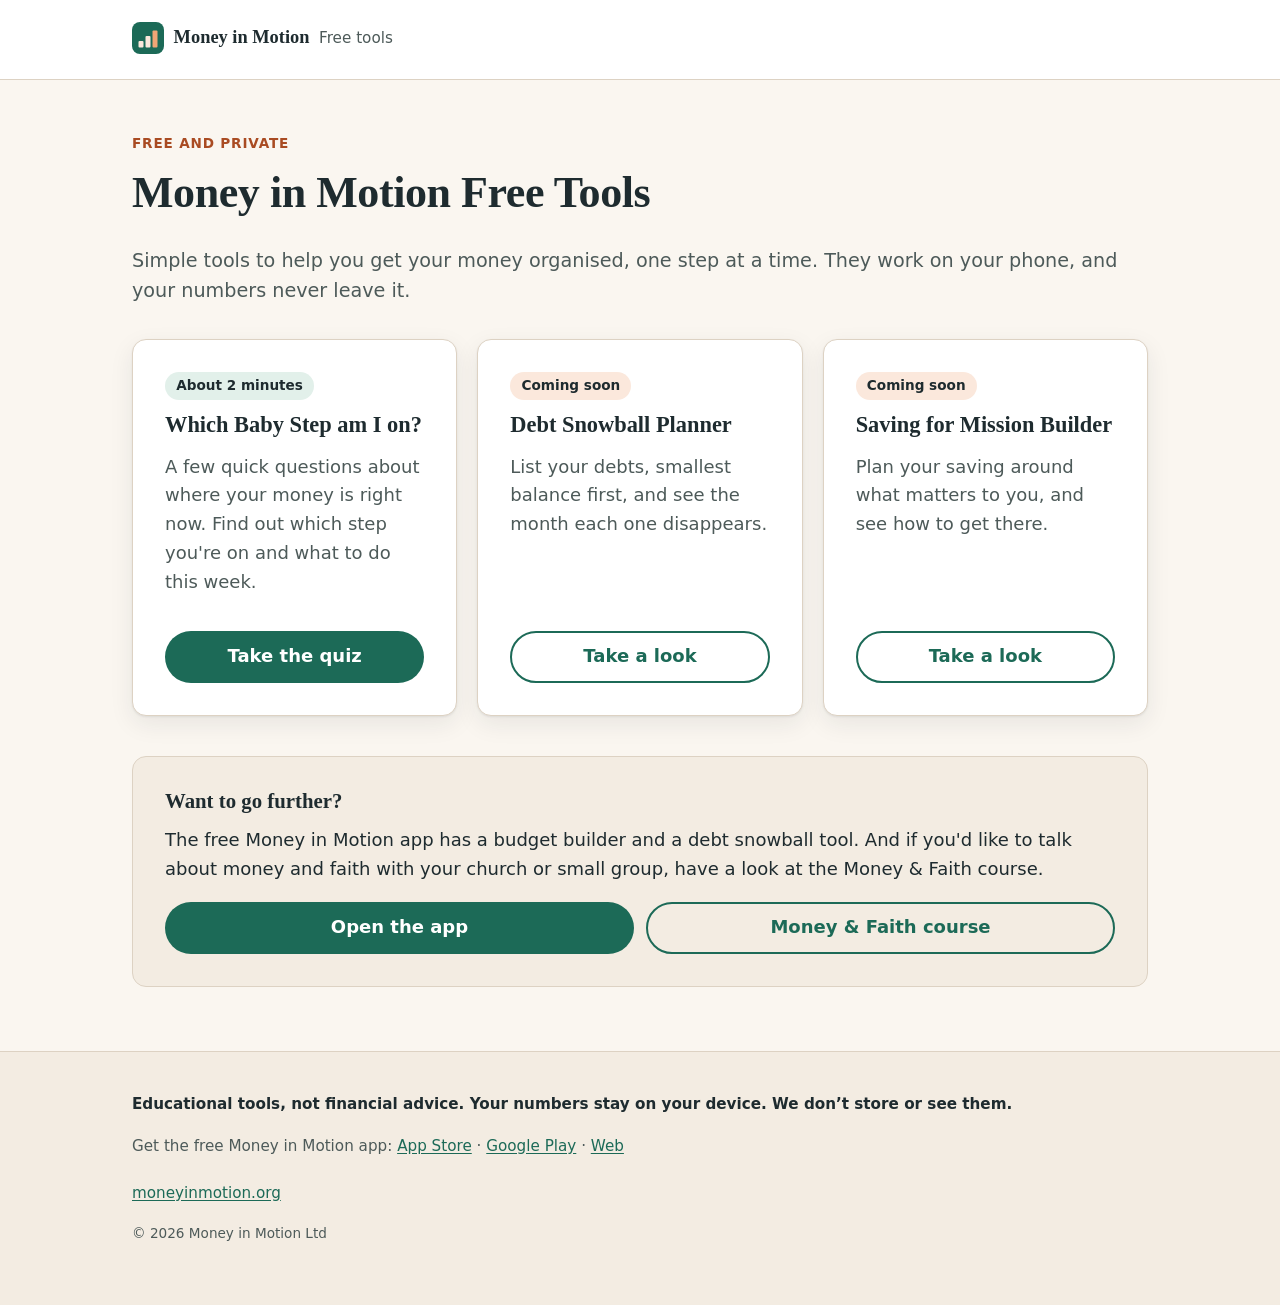
==== index.html @ c43dd4df "Add shared foundation and the "Which Baby Step am I on?" quiz - Home page with cards for the quiz, D" ====
<!doctype html>
<html lang="en-GB">
<head>
  <meta charset="utf-8">
  <meta name="viewport" content="width=device-width, initial-scale=1">
  <title>Money in Motion Free Tools</title>
  <meta name="description" content="Free, private money tools from Money in Motion. Find your Baby Step, plan your debt snowball and save with purpose.">
  <meta property="og:type" content="website">
  <meta property="og:title" content="Money in Motion Free Tools">
  <meta property="og:description" content="Free, private money tools from Money in Motion.">
  <meta name="referrer" content="strict-origin-when-cross-origin">
  <link rel="icon" href="assets/favicon.svg" type="image/svg+xml">
  <link rel="stylesheet" href="assets/styles.css">
</head>
<body>
  <a class="skip-link" href="#main">Skip to the tools</a>

  <header class="site-header">
    <div class="container container-wide">
      <a class="brand" href="./">
        <img class="brand-mark" src="assets/favicon.svg" alt="" width="32" height="32">
        <span>Money in Motion</span>
        <span class="brand-sub">Free tools</span>
      </a>
    </div>
  </header>

  <main id="main">
    <div class="container container-wide">
      <section class="hero">
        <p class="eyebrow">Free and private</p>
        <h1>Money in Motion Free Tools</h1>
        <p class="lead">Simple tools to help you get your money organised, one step at a time. They work on your phone, and your numbers never leave it.</p>
      </section>

      <ul class="tool-grid" role="list">
        <li>
          <article class="card tool-card">
            <span class="badge badge-live">About 2 minutes</span>
            <h2>Which Baby Step am I on?</h2>
            <p>A few quick questions about where your money is right now. Find out which step you're on and what to do this week.</p>
            <a class="btn btn-primary" href="quiz/">Take the quiz</a>
          </article>
        </li>
        <li>
          <article class="card tool-card">
            <span class="badge">Coming soon</span>
            <h2>Debt Snowball Planner</h2>
            <p>List your debts, smallest balance first, and see the month each one disappears.</p>
            <a class="btn btn-secondary" href="debt-planner/">Take a look</a>
          </article>
        </li>
        <li>
          <article class="card tool-card">
            <span class="badge">Coming soon</span>
            <h2>Saving for Mission Builder</h2>
            <p>Plan your saving around what matters to you, and see how to get there.</p>
            <a class="btn btn-secondary" href="saving-for-mission/">Take a look</a>
          </article>
        </li>
      </ul>

      <section class="card card-quiet section-gap" aria-labelledby="more-heading">
        <h2 class="h3" id="more-heading">Want to go further?</h2>
        <p>The free Money in Motion app has a budget builder and a debt snowball tool. And if you'd like to talk about money and faith with your church or small group, have a look at the Money &amp; Faith course.</p>
        <div class="button-row">
          <a class="btn btn-primary" data-mim-link="appWeb" href="https://app.moneyinmotion.org/" target="_blank" rel="noopener noreferrer">Open the app</a>
          <a class="btn btn-secondary" data-mim-link="moneyAndFaith" href="https://moneyinmotion.org/money-and-faith" target="_blank" rel="noopener noreferrer">Money &amp; Faith course</a>
        </div>
      </section>
    </div>
  </main>

  <footer class="site-footer" data-mim-footer="wide">
    <div class="container container-wide">
      <p class="footer-disclaimer">Educational tools, not financial advice. Your numbers stay on your device. We don't store or see them.</p>
    </div>
  </footer>

  <script src="assets/config.js"></script>
  <script src="assets/site.js"></script>
</body>
</html>
---- assets/styles.css ----
/* =====================================================================
   Money in Motion Free Tools: shared styles
   =====================================================================
   BRAND SETTINGS: every colour and font lives in this first block.
   Each colour has a light-mode and a dark-mode value. Swap the hex codes
   for the brand colours and the whole site follows. Nothing below this
   block needs editing to rebrand.
   ===================================================================== */

:root {
  /* ----- Fonts ----- */
  --font-body: system-ui, -apple-system, "Segoe UI", Roboto, "Helvetica Neue", Arial, sans-serif;
  --font-heading: "Iowan Old Style", "Palatino Linotype", Palatino, "Book Antiqua", Georgia, serif;

  /* ----- Light mode ----- */
  --bg-light: #faf6f0;            /* page background */
  --surface-light: #ffffff;       /* cards */
  --surface-alt-light: #f3ece2;   /* quiet panels */
  --text-light: #1e2b2f;          /* main text */
  --text-muted-light: #4d5a59;    /* secondary text */
  --border-light: #ddd2c3;        /* lines and outlines */
  --primary-light: #1c6a57;       /* buttons, links, progress */
  --primary-hover-light: #14503f;
  --on-primary-light: #ffffff;    /* text on primary */
  --primary-soft-light: #e2f0ea;  /* selected answers, ticks */
  --accent-light: #a94b22;        /* "you're here", highlights */
  --on-accent-light: #ffffff;
  --accent-soft-light: #fbe8dc;
  --care-bg-light: #fff3e3;       /* "talk to someone" box */
  --care-border-light: #d9893a;
  --focus-light: #a94b22;         /* keyboard focus ring */
  --shadow-light: rgba(30, 43, 47, 0.08);

  /* ----- Dark mode ----- */
  --bg-dark: #121a1c;
  --surface-dark: #1b2629;
  --surface-alt-dark: #223033;
  --text-dark: #f1ece4;
  --text-muted-dark: #b6c0bd;
  --border-dark: #3a4a4a;
  --primary-dark: #62c7a9;
  --primary-hover-dark: #85d6be;
  --on-primary-dark: #0b1d18;
  --primary-soft-dark: #1d3b34;
  --accent-dark: #f2a676;
  --on-accent-dark: #2a1408;
  --accent-soft-dark: #3b2a21;
  --care-bg-dark: #2e2519;
  --care-border-dark: #d08a3e;
  --focus-dark: #f2a676;
  --shadow-dark: rgba(0, 0, 0, 0.35);

  /* ----- Shape and spacing ----- */
  --radius: 14px;
  --radius-small: 8px;
  --content-width: 42rem;
  --wide-width: 66rem;
}

/* =====================================================================
   Colour mapping (no need to edit): picks light or dark values above.
   ===================================================================== */

:root {
  color-scheme: light dark;
  --bg: var(--bg-light);
  --surface: var(--surface-light);
  --surface-alt: var(--surface-alt-light);
  --text: var(--text-light);
  --text-muted: var(--text-muted-light);
  --border: var(--border-light);
  --primary: var(--primary-light);
  --primary-hover: var(--primary-hover-light);
  --on-primary: var(--on-primary-light);
  --primary-soft: var(--primary-soft-light);
  --accent: var(--accent-light);
  --on-accent: var(--on-accent-light);
  --accent-soft: var(--accent-soft-light);
  --care-bg: var(--care-bg-light);
  --care-border: var(--care-border-light);
  --focus: var(--focus-light);
  --shadow: var(--shadow-light);
}

@media (prefers-color-scheme: dark) {
  :root {
    --bg: var(--bg-dark);
    --surface: var(--surface-dark);
    --surface-alt: var(--surface-alt-dark);
    --text: var(--text-dark);
    --text-muted: var(--text-muted-dark);
    --border: var(--border-dark);
    --primary: var(--primary-dark);
    --primary-hover: var(--primary-hover-dark);
    --on-primary: var(--on-primary-dark);
    --primary-soft: var(--primary-soft-dark);
    --accent: var(--accent-dark);
    --on-accent: var(--on-accent-dark);
    --accent-soft: var(--accent-soft-dark);
    --care-bg: var(--care-bg-dark);
    --care-border: var(--care-border-dark);
    --focus: var(--focus-dark);
    --shadow: var(--shadow-dark);
  }
}

/* =====================================================================
   Base
   ===================================================================== */

*, *::before, *::after { box-sizing: border-box; }

html {
  -webkit-text-size-adjust: 100%;
  text-size-adjust: 100%;
}

body {
  margin: 0;
  min-height: 100vh;
  display: flex;
  flex-direction: column;
  background: var(--bg);
  color: var(--text);
  font-family: var(--font-body);
  font-size: 1.125rem;
  line-height: 1.6;
}

main { flex: 1 0 auto; }

h1, h2, h3, .h1, .h2, .h3 {
  font-family: var(--font-heading);
  font-weight: 700;
  line-height: 1.2;
  margin: 0 0 0.6em;
  text-wrap: balance;
}
h1, .h1 { font-size: clamp(1.9rem, 6.5vw, 2.75rem); letter-spacing: -0.01em; }
h2, .h2 { font-size: clamp(1.45rem, 4.5vw, 1.85rem); }
h3, .h3 { font-size: 1.3rem; }

p { margin: 0 0 1em; }
p:last-child { margin-bottom: 0; }

a { color: var(--primary); text-underline-offset: 0.15em; }
a:hover { color: var(--primary-hover); }

:focus-visible {
  outline: 3px solid var(--focus);
  outline-offset: 3px;
  border-radius: 4px;
}
[tabindex="-1"]:focus { outline: none; }

img, svg { max-width: 100%; height: auto; }

[hidden] { display: none !important; }

.visually-hidden {
  position: absolute !important;
  width: 1px; height: 1px;
  padding: 0; margin: -1px;
  overflow: hidden; clip: rect(0 0 0 0);
  white-space: nowrap; border: 0;
}

.skip-link {
  position: absolute;
  left: 1rem; top: -4rem;
  z-index: 10;
  padding: 0.75rem 1rem;
  background: var(--primary);
  color: var(--on-primary);
  border-radius: var(--radius-small);
}
.skip-link:focus { top: 1rem; color: var(--on-primary); }

.container {
  width: 100%;
  max-width: var(--content-width);
  margin: 0 auto;
  padding: 0 1.25rem;
}
.container-wide { max-width: var(--wide-width); }

.muted { color: var(--text-muted); }
.small { font-size: 0.95rem; }
.lead { font-size: 1.2rem; color: var(--text-muted); }
.eyebrow {
  display: inline-block;
  margin-bottom: 0.75rem;
  font-size: 0.85rem;
  font-weight: 700;
  letter-spacing: 0.06em;
  text-transform: uppercase;
  color: var(--accent);
}

.stack > * + * { margin-top: 1.5rem; }
.section-gap { margin-top: 2.5rem; }

/* =====================================================================
   Header and footer
   ===================================================================== */

.site-header {
  padding: 1rem 0;
  border-bottom: 1px solid var(--border);
  background: var(--surface);
}
.brand {
  display: inline-flex;
  align-items: center;
  gap: 0.6rem;
  min-height: 44px;
  color: var(--text);
  text-decoration: none;
  font-family: var(--font-heading);
  font-weight: 700;
  font-size: 1.15rem;
}
.brand:hover { color: var(--text); }
.brand-mark { width: 32px; height: 32px; flex: none; }
.brand-sub {
  font-family: var(--font-body);
  font-weight: 500;
  font-size: 0.95rem;
  color: var(--text-muted);
}

.site-footer {
  margin-top: 4rem;
  padding: 2.5rem 0 3rem;
  border-top: 1px solid var(--border);
  background: var(--surface-alt);
  font-size: 0.95rem;
  color: var(--text-muted);
}
.site-footer p { margin-bottom: 0.75rem; }
.footer-disclaimer { color: var(--text); font-weight: 600; }
.footer-links a { display: inline-block; padding: 0.35rem 0; }
.footer-small { font-size: 0.85rem; }
.footer-status { margin-left: 0.25rem; }

/* =====================================================================
   Buttons and links
   ===================================================================== */

.btn {
  display: inline-flex;
  align-items: center;
  justify-content: center;
  gap: 0.5rem;
  min-height: 3.25rem;
  padding: 0.75rem 1.4rem;
  border: 2px solid transparent;
  border-radius: 999px;
  font: inherit;
  font-weight: 650;
  line-height: 1.25;
  text-align: center;
  text-decoration: none;
  cursor: pointer;
  transition: background-color 0.15s ease, border-color 0.15s ease, color 0.15s ease;
}
.btn-primary { background: var(--primary); color: var(--on-primary); }
.btn-primary:hover { background: var(--primary-hover); color: var(--on-primary); }
.btn-secondary { background: transparent; color: var(--primary); border-color: var(--primary); }
.btn-secondary:hover { background: var(--primary-soft); color: var(--primary); }
.btn-block { width: 100%; }
.btn[disabled], .btn[aria-busy="true"] { opacity: 0.65; cursor: progress; }

.button-row {
  display: flex;
  flex-wrap: wrap;
  gap: 0.75rem;
}
.button-row .btn { flex: 1 1 12rem; }

.link-button {
  min-height: 44px;
  padding: 0;
  border: 0;
  background: none;
  color: var(--primary);
  font: inherit;
  text-decoration: underline;
  text-underline-offset: 0.15em;
  cursor: pointer;
}
.link-button:hover { color: var(--primary-hover); }

/* =====================================================================
   Cards
   ===================================================================== */

.card {
  background: var(--surface);
  border: 1px solid var(--border);
  border-radius: var(--radius);
  padding: 1.5rem 1.25rem;
  box-shadow: 0 1px 2px var(--shadow), 0 8px 24px var(--shadow);
}
.card-quiet { background: var(--surface-alt); box-shadow: none; }
@media (min-width: 40rem) {
  .card { padding: 2rem; }
}

/* Home page */
.hero { padding: 3rem 0 2rem; }
.tool-grid {
  display: grid;
  gap: 1.25rem;
  grid-template-columns: 1fr;
  margin: 0;
  padding: 0;
  list-style: none;
}
@media (min-width: 48rem) {
  .tool-grid { grid-template-columns: repeat(3, 1fr); }
}
.tool-card {
  display: flex;
  flex-direction: column;
  height: 100%;
}
.tool-card h2 { font-size: 1.4rem; }
.tool-card p { flex: 1 0 auto; color: var(--text-muted); }
.tool-card .btn { margin-top: 1rem; }
.badge {
  display: inline-block;
  align-self: flex-start;
  margin-bottom: 0.75rem;
  padding: 0.2rem 0.7rem;
  border-radius: 999px;
  background: var(--accent-soft);
  color: var(--text);
  font-size: 0.85rem;
  font-weight: 650;
}
.badge-live { background: var(--primary-soft); }

/* =====================================================================
   Forms
   ===================================================================== */

.field { margin-bottom: 1rem; }
.field label { display: block; margin-bottom: 0.35rem; font-weight: 600; }
.optional { font-weight: 400; color: var(--text-muted); }
input[type="email"], input[type="text"] {
  width: 100%;
  min-height: 3.25rem;
  padding: 0.7rem 1rem;
  border: 2px solid var(--border);
  border-radius: var(--radius-small);
  background: var(--surface);
  color: var(--text);
  font: inherit;
}
input[type="email"]:focus, input[type="text"]:focus { border-color: var(--primary); }
.form-status { margin: 0.75rem 0 0; min-height: 1.6em; font-weight: 600; }
.form-status:empty { min-height: 0; margin: 0; }
.form-status.is-error { color: var(--accent); }

/* =====================================================================
   Quiz
   ===================================================================== */

.quiz { padding: 2rem 0 1rem; }

.quiz-top {
  display: flex;
  align-items: center;
  justify-content: space-between;
  gap: 1rem;
  margin-bottom: 0.75rem;
}
.back-button {
  display: inline-flex;
  align-items: center;
  gap: 0.35rem;
  min-height: 44px;
  padding: 0 0.25rem;
  border: 0;
  background: none;
  color: var(--primary);
  font: inherit;
  font-weight: 600;
  cursor: pointer;
}
.back-button:hover { color: var(--primary-hover); }
.quiz-count { font-size: 0.95rem; color: var(--text-muted); }

.progress {
  height: 10px;
  margin-bottom: 2rem;
  border-radius: 999px;
  background: var(--surface-alt);
  overflow: hidden;
}
.progress-fill {
  height: 100%;
  border-radius: inherit;
  background: var(--primary);
  transition: width 0.3s ease;
}

.question-title { font-size: clamp(1.6rem, 5.5vw, 2.1rem); }
.question-help { color: var(--text-muted); }
.question-help p { margin-bottom: 0.5rem; }

.options {
  display: grid;
  gap: 0.75rem;
  margin: 1.75rem 0 0;
  padding: 0;
  list-style: none;
}
.option {
  display: flex;
  align-items: center;
  gap: 0.85rem;
  width: 100%;
  min-height: 3.75rem;
  padding: 0.85rem 1.1rem;
  border: 2px solid var(--border);
  border-radius: var(--radius);
  background: var(--surface);
  color: var(--text);
  font: inherit;
  font-weight: 600;
  line-height: 1.35;
  text-align: left;
  cursor: pointer;
  transition: border-color 0.15s ease, background-color 0.15s ease;
}
@media (hover: hover) { .option:hover { border-color: var(--primary); } }
.option[aria-pressed="true"] {
  border-color: var(--primary);
  background: var(--primary-soft);
}
.option-dot {
  flex: none;
  width: 1.4rem; height: 1.4rem;
  border: 2px solid var(--border);
  border-radius: 50%;
  background: var(--surface);
}
.option[aria-pressed="true"] .option-dot {
  border-color: var(--primary);
  background: var(--primary);
  box-shadow: inset 0 0 0 4px var(--surface);
}

.checks { border: 0; margin: 1.75rem 0 0; padding: 0; }
.check {
  display: flex;
  align-items: flex-start;
  gap: 0.85rem;
  min-height: 3.75rem;
  margin-bottom: 0.75rem;
  padding: 0.95rem 1.1rem;
  border: 2px solid var(--border);
  border-radius: var(--radius);
  background: var(--surface);
  font-weight: 600;
  line-height: 1.35;
  cursor: pointer;
}
@media (hover: hover) { .check:hover { border-color: var(--primary); } }
.check:has(input:checked) { border-color: var(--primary); background: var(--primary-soft); }
.check input {
  flex: none;
  width: 1.4rem; height: 1.4rem;
  margin: 0;
  accent-color: var(--primary);
}
.checks-continue { margin-top: 1rem; }

/* Intro */
.intro-points { padding-left: 1.2rem; }
.intro-points li { margin-bottom: 0.4rem; }
.welcome-back { margin: 1.5rem 0; }

details.steps-details {
  margin-top: 2rem;
  border: 1px solid var(--border);
  border-radius: var(--radius);
  background: var(--surface);
}
details.steps-details summary {
  min-height: 3.25rem;
  padding: 0.9rem 1.25rem;
  font-weight: 650;
  cursor: pointer;
}
details.steps-details[open] summary { border-bottom: 1px solid var(--border); }
.steps-details-body { padding: 1.25rem; }

/* =====================================================================
   Results
   ===================================================================== */

.result-hero { text-align: left; }
.step-badge {
  display: inline-flex;
  align-items: center;
  justify-content: center;
  min-width: 4.5rem;
  height: 4.5rem;
  margin-bottom: 1rem;
  padding: 0 0.75rem;
  border-radius: 999px;
  background: var(--accent);
  color: var(--on-accent);
  font-family: var(--font-heading);
  font-size: 2rem;
  font-weight: 700;
  line-height: 1;
}
.result-title { margin-bottom: 0.25rem; }
.result-subtitle {
  font-family: var(--font-heading);
  font-size: 1.35rem;
  color: var(--text-muted);
  margin-bottom: 1.25rem;
}
.heading-for {
  padding: 0.85rem 1rem;
  border-left: 4px solid var(--accent);
  border-radius: 0 var(--radius-small) var(--radius-small) 0;
  background: var(--accent-soft);
  font-weight: 600;
}

.actions-list {
  counter-reset: action;
  margin: 0;
  padding: 0;
  list-style: none;
}
.actions-list li {
  position: relative;
  margin-bottom: 1rem;
  padding-left: 3rem;
}
.actions-list li::before {
  counter-increment: action;
  content: counter(action);
  position: absolute;
  left: 0; top: 0;
  display: flex;
  align-items: center;
  justify-content: center;
  width: 2.1rem; height: 2.1rem;
  border-radius: 50%;
  background: var(--primary);
  color: var(--on-primary);
  font-weight: 700;
  font-size: 1rem;
}

.faith-line {
  margin: 1.5rem 0 0;
  padding-top: 1.25rem;
  border-top: 1px solid var(--border);
  font-family: var(--font-heading);
  font-style: italic;
  color: var(--text-muted);
}

.care-box {
  padding: 1.5rem 1.25rem;
  border: 3px solid var(--care-border);
  border-radius: var(--radius);
  background: var(--care-bg);
}
@media (min-width: 40rem) { .care-box { padding: 2rem; } }
.care-box h2 { margin-bottom: 0.5rem; }
.help-list { margin: 1.25rem 0; padding: 0; list-style: none; }
.help-list li {
  margin-bottom: 0.75rem;
  padding: 0.85rem 1rem;
  border-radius: var(--radius-small);
  background: var(--surface);
}
.help-list a { font-weight: 700; font-size: 1.1rem; }
.help-list p { margin: 0.2rem 0 0; font-size: 1rem; color: var(--text-muted); }

.note h2 { margin-bottom: 0.4rem; }

.video-link { font-weight: 650; }

.ladder { margin: 0; padding: 0; list-style: none; }
.ladder li {
  display: grid;
  grid-template-columns: 2.6rem 1fr;
  gap: 0.85rem;
  align-items: start;
  padding: 0.7rem 0;
  border-bottom: 1px solid var(--border);
}
.ladder li:last-child { border-bottom: 0; }
.ladder-num {
  display: flex;
  align-items: center;
  justify-content: center;
  width: 2.6rem; height: 2.6rem;
  border: 2px solid var(--border);
  border-radius: 50%;
  font-weight: 700;
  font-size: 0.95rem;
}
.ladder-title { display: block; font-weight: 650; line-height: 1.3; }
.ladder-desc { display: block; font-size: 0.95rem; color: var(--text-muted); }
.ladder-tag {
  display: inline-block;
  margin-top: 0.3rem;
  padding: 0.05rem 0.6rem;
  border-radius: 999px;
  font-size: 0.8rem;
  font-weight: 650;
  background: var(--surface-alt);
  color: var(--text-muted);
}
.ladder .is-done .ladder-num { border-color: var(--primary); background: var(--primary-soft); color: var(--primary); }
.ladder .is-current {
  margin: 0.25rem -0.75rem;
  padding: 0.85rem 0.75rem;
  border: 0;
  border-radius: var(--radius-small);
  background: var(--accent-soft);
}
.ladder .is-current .ladder-num { border-color: var(--accent); background: var(--accent); color: var(--on-accent); }
.ladder .is-current .ladder-tag { background: var(--accent); color: var(--on-accent); }
.ladder .is-skipped .ladder-title,
.ladder .is-skipped .ladder-num { color: var(--text-muted); }
.ladder .is-skipped .ladder-num { border-style: dashed; }

.result-end {
  display: flex;
  flex-wrap: wrap;
  align-items: center;
  gap: 1rem 1.5rem;
}

/* =====================================================================
   Motion
   ===================================================================== */

@media (prefers-reduced-motion: reduce) {
  *, *::before, *::after { transition: none !important; animation: none !important; scroll-behavior: auto !important; }
}

/* =====================================================================
   PDF sheet (assets/pdf.js)
   Always printed in light colours, whatever the device's mode.
   ===================================================================== */

.pdf-sheet {
  --bg: var(--bg-light);
  --surface: var(--surface-light);
  --surface-alt: var(--surface-alt-light);
  --text: var(--text-light);
  --text-muted: var(--text-muted-light);
  --border: var(--border-light);
  --primary: var(--primary-light);
  --on-primary: var(--on-primary-light);
  --primary-soft: var(--primary-soft-light);
  --accent: var(--accent-light);
  --on-accent: var(--on-accent-light);
  --accent-soft: var(--accent-soft-light);
  --care-bg: var(--care-bg-light);
  --care-border: var(--care-border-light);

  display: flex;
  flex-direction: column;
  width: 794px;
  min-height: 1100px;
  padding: 0 48px 32px;
  background: var(--surface-light);
  color: var(--text);
  font-family: var(--font-body);
  font-size: 13.5px;
  line-height: 1.5;
  -webkit-print-color-adjust: exact;
  print-color-adjust: exact;
}
.pdf-sheet * { box-sizing: border-box; }
.pdf-head {
  margin: 0 -48px;
  padding: 20px 48px 16px;
  background: var(--primary);
  color: var(--on-primary);
}
.pdf-brand { display: flex; justify-content: space-between; align-items: baseline; gap: 16px; }
.pdf-brand-name { font-family: var(--font-heading); font-size: 20px; font-weight: 700; }
.pdf-brand-tool { font-size: 13px; opacity: 0.95; }
.pdf-title-block { padding: 22px 0 10px; }
.pdf-title { margin: 0; font-family: var(--font-heading); font-size: 32px; line-height: 1.15; color: var(--text); }
.pdf-subtitle { margin: 4px 0 0; font-family: var(--font-heading); font-size: 19px; color: var(--accent); font-weight: 700; }
.pdf-body { flex: 1 0 auto; }
.pdf-body p { margin: 0 0 8px; }
.pdf-section { margin-bottom: 14px; }
.pdf-h2 {
  margin: 0 0 8px;
  font-family: var(--font-heading);
  font-size: 16px;
  font-weight: 700;
  color: var(--text);
}
.pdf-muted { color: var(--text-muted); }
.pdf-small { font-size: 12px; }
.pdf-grid { display: grid; grid-template-columns: 1.1fr 1fr; gap: 28px; }
.pdf-callout {
  margin-bottom: 16px;
  padding: 12px 16px;
  border: 2px solid var(--care-border);
  border-radius: 10px;
  background: var(--care-bg);
}
.pdf-callout .pdf-h2 { margin-bottom: 4px; }
.pdf-callout p { margin-bottom: 4px; }
.pdf-highlight {
  padding: 8px 12px;
  border-left: 4px solid var(--accent);
  background: var(--accent-soft);
  font-weight: 600;
}
.pdf-checklist { margin: 0; padding: 0; list-style: none; }
.pdf-checklist li { display: flex; gap: 10px; margin-bottom: 10px; }
.pdf-box {
  flex: none;
  width: 16px; height: 16px;
  margin-top: 2px;
  border: 2px solid var(--primary);
  border-radius: 3px;
}
.pdf-quote { font-family: var(--font-heading); font-style: italic; color: var(--text-muted); }
.pdf-ladder { margin: 0; padding: 0; list-style: none; }
.pdf-ladder li {
  display: flex;
  gap: 10px;
  align-items: flex-start;
  padding: 5px 8px;
  border-radius: 6px;
}
.pdf-ladder-num {
  flex: none;
  display: flex;
  align-items: center;
  justify-content: center;
  width: 28px; height: 28px;
  border: 2px solid var(--border);
  border-radius: 50%;
  font-size: 11.5px;
  font-weight: 700;
}
.pdf-ladder-text { display: block; line-height: 1.3; }
.pdf-ladder-title { display: block; font-weight: 700; font-size: 12.5px; }
.pdf-ladder-desc { display: block; font-size: 11.5px; color: var(--text-muted); }
.pdf-ladder .is-done .pdf-ladder-num { border-color: var(--primary); background: var(--primary-soft); color: var(--primary); }
.pdf-ladder .is-current { background: var(--accent-soft); }
.pdf-ladder .is-current .pdf-ladder-num { border-color: var(--accent); background: var(--accent); color: var(--on-accent); }
.pdf-ladder .is-skipped { opacity: 0.6; }
.pdf-ladder .is-skipped .pdf-ladder-num { border-style: dashed; }
.pdf-app {
  margin-top: 8px;
  padding: 12px 16px;
  border-radius: 10px;
  background: var(--primary-soft);
}
.pdf-app a, .pdf-sheet a { color: var(--primary); text-decoration: none; font-weight: 600; }
.pdf-foot {
  margin-top: 18px;
  padding-top: 12px;
  border-top: 1px solid var(--border);
  font-size: 11.5px;
  color: var(--text-muted);
}
.pdf-foot p { margin: 0 0 2px; }
.pdf-foot-disclaimer { font-weight: 600; color: var(--text); }
.pdf-here {
  display: inline-block;
  margin-left: 6px;
  padding: 0 7px;
  border-radius: 999px;
  background: var(--accent);
  color: var(--on-accent);
  font-size: 10.5px;
  font-weight: 700;
  vertical-align: 1px;
  white-space: nowrap;
}

/* Tighter spacing, added automatically when a sheet won't fit one page */
.pdf-sheet.pdf-compact { font-size: 12.5px; line-height: 1.42; }
.pdf-compact .pdf-head { padding-top: 16px; padding-bottom: 12px; }
.pdf-compact .pdf-title-block { padding: 14px 0 6px; }
.pdf-compact .pdf-title { font-size: 28px; }
.pdf-compact .pdf-subtitle { font-size: 17px; }
.pdf-compact .pdf-section,
.pdf-compact .pdf-callout { margin-bottom: 10px; }
.pdf-compact .pdf-callout { padding: 8px 14px; }
.pdf-compact .pdf-checklist li { margin-bottom: 6px; }
.pdf-compact .pdf-ladder li { padding: 3px 8px; }
.pdf-compact .pdf-ladder-num { width: 26px; height: 26px; }
.pdf-compact .pdf-app { padding: 8px 14px; }
.pdf-compact .pdf-foot { margin-top: 10px; padding-top: 8px; }

/* =====================================================================
   Print
   ===================================================================== */

#mim-print-root { display: none; }

@media print {
  @page { size: A4; margin: 12mm; }
  body { background: var(--surface-light); color: var(--text-light); display: block; min-height: 0; }
  .site-header, .skip-link, .no-print, .back-button, .button-row, .email-card, .share { display: none !important; }
  .card { box-shadow: none; border-color: var(--border-light); }
  .site-footer { margin-top: 1.5rem; background: none; }

  /* Print fallback for PDFs: show only the sheet */
  html.mim-print-sheet body > *:not(#mim-print-root) { display: none !important; }
  html.mim-print-sheet #mim-print-root { display: block; }
  html.mim-print-sheet .pdf-sheet { width: auto; min-height: 0; padding: 0 0 12px; }
  html.mim-print-sheet .pdf-head { margin: 0 0 4px; padding: 14px 18px; border-radius: 8px; }
}
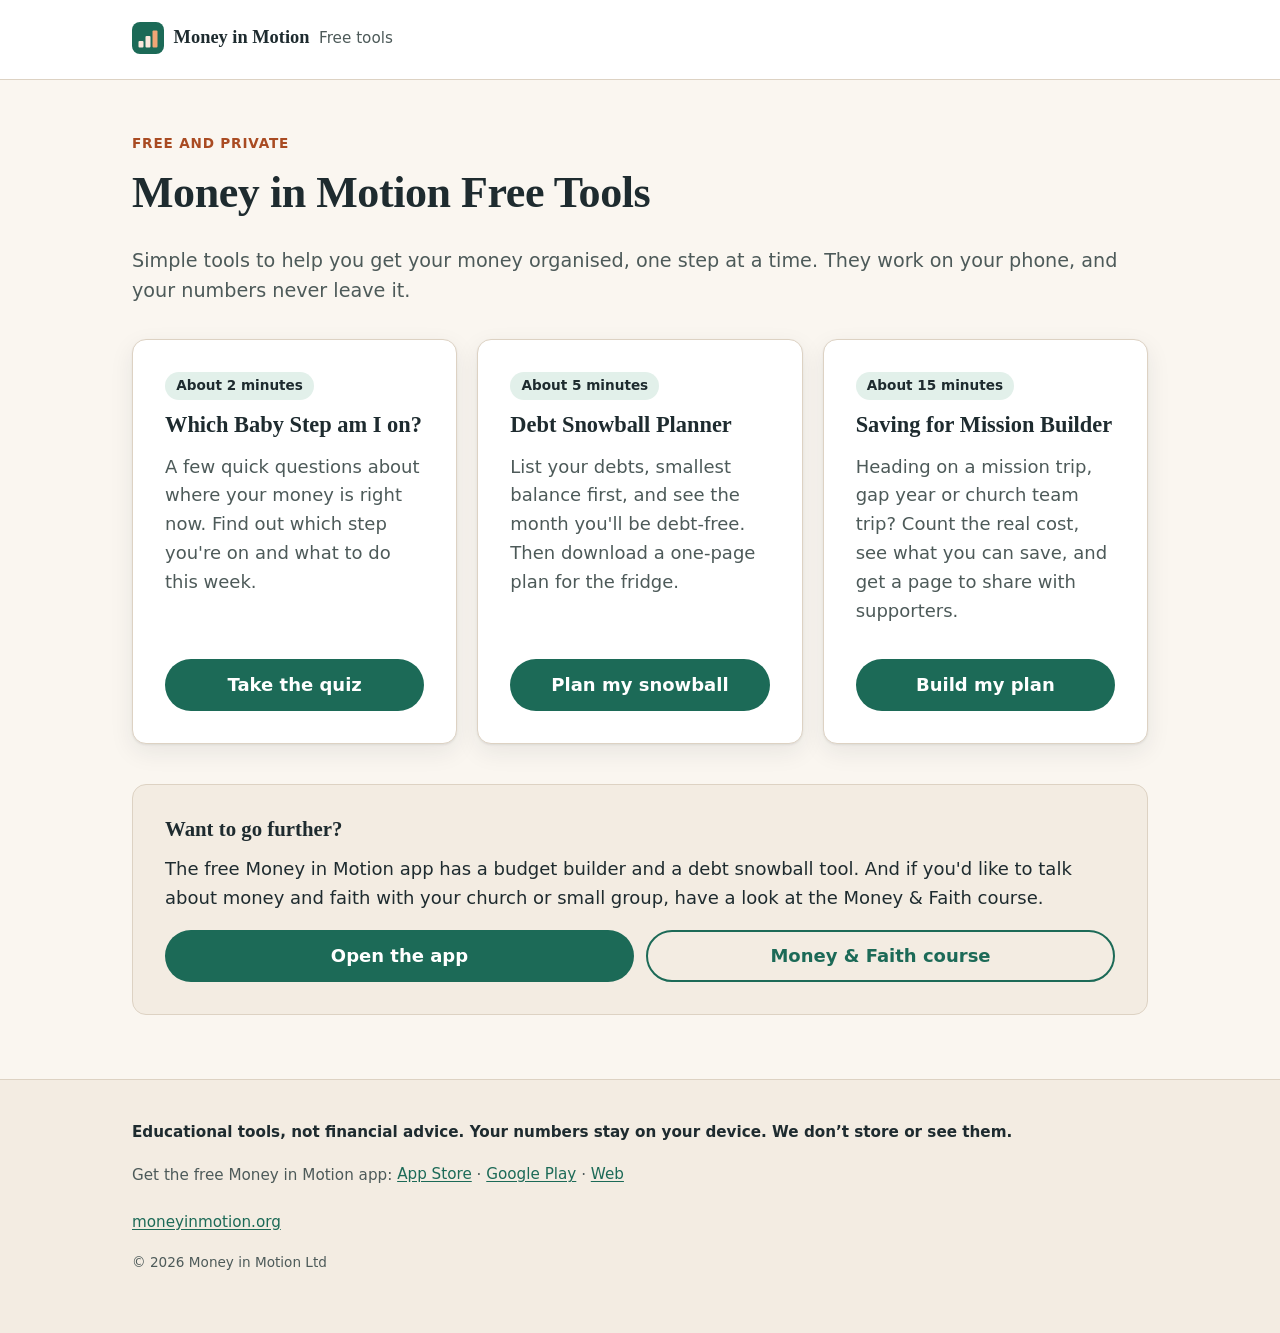
==== commit 112a2b66: "Show the Debt Planner and Saving for Mission as live Both tools are live on main, but the home page " ====
--- a/index.html
+++ b/index.html
@@ -4,7 +4,7 @@
   <meta charset="utf-8">
   <meta name="viewport" content="width=device-width, initial-scale=1">
   <title>Money in Motion Free Tools</title>
-  <meta name="description" content="Free, private money tools from Money in Motion. Find your Baby Step, plan your debt snowball and save with purpose.">
+  <meta name="description" content="Free, private money tools from Money in Motion. Find your Baby Step, plan your debt snowball and save for a mission trip.">
   <meta property="og:type" content="website">
   <meta property="og:title" content="Money in Motion Free Tools">
   <meta property="og:description" content="Free, private money tools from Money in Motion.">
@@ -44,18 +44,18 @@
         </li>
         <li>
           <article class="card tool-card">
-            <span class="badge">Coming soon</span>
+            <span class="badge badge-live">About 5 minutes</span>
             <h2>Debt Snowball Planner</h2>
-            <p>List your debts, smallest balance first, and see the month each one disappears.</p>
-            <a class="btn btn-secondary" href="debt-planner/">Take a look</a>
+            <p>List your debts, smallest balance first, and see the month you'll be debt-free. Then download a one-page plan for the fridge.</p>
+            <a class="btn btn-primary" href="debt-planner/">Plan my snowball</a>
           </article>
         </li>
         <li>
           <article class="card tool-card">
-            <span class="badge">Coming soon</span>
+            <span class="badge badge-live">About 15 minutes</span>
             <h2>Saving for Mission Builder</h2>
-            <p>Plan your saving around what matters to you, and see how to get there.</p>
-            <a class="btn btn-secondary" href="saving-for-mission/">Take a look</a>
+            <p>Heading on a mission trip, gap year or church team trip? Count the real cost, see what you can save, and get a page to share with supporters.</p>
+            <a class="btn btn-primary" href="saving-for-mission/">Build my plan</a>
           </article>
         </li>
       </ul>
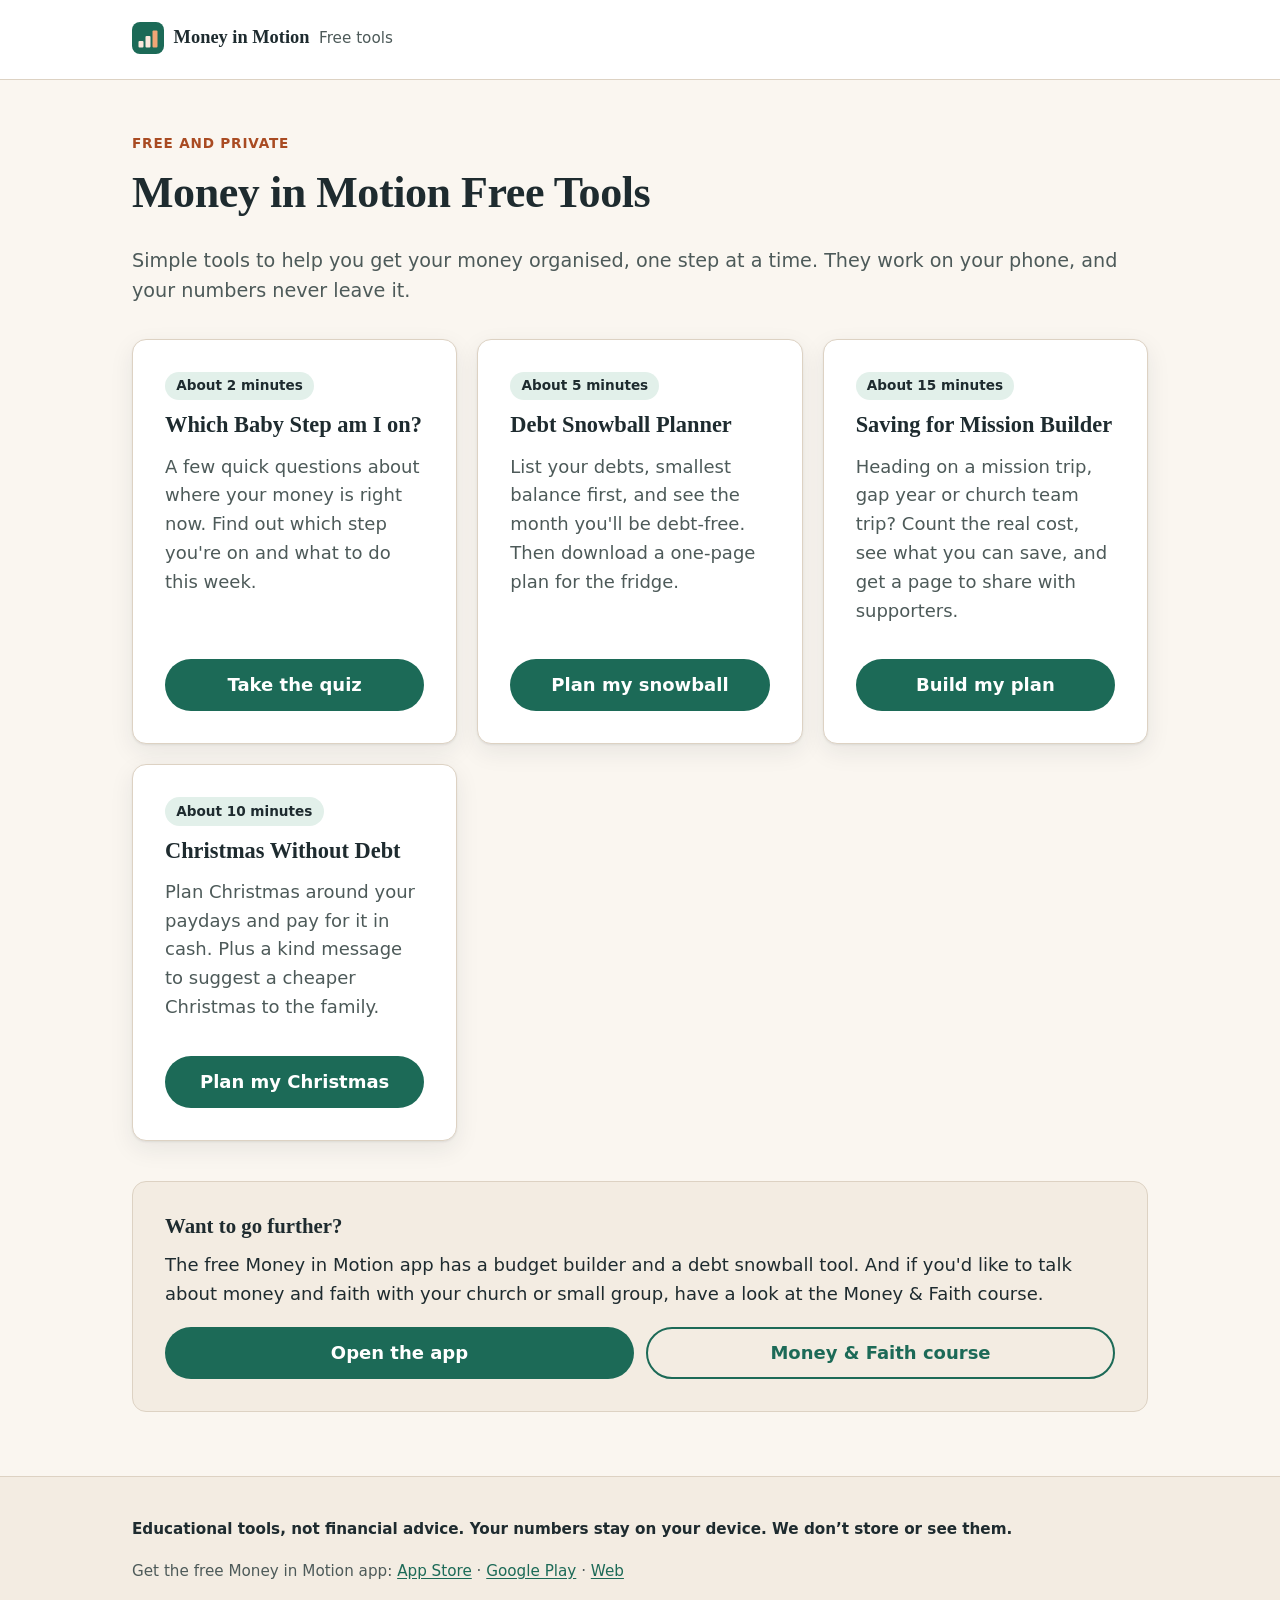
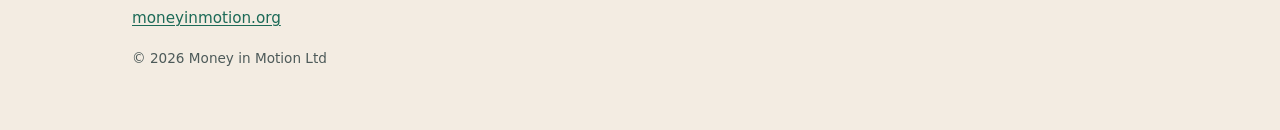
==== commit 0186566c: "Build Christmas Without Debt A free planner at /christmas/ for paying for Christmas in cash, without" ====
--- a/index.html
+++ b/index.html
@@ -58,6 +58,14 @@
             <a class="btn btn-primary" href="saving-for-mission/">Build my plan</a>
           </article>
         </li>
+        <li>
+          <article class="card tool-card">
+            <span class="badge badge-live">About 10 minutes</span>
+            <h2>Christmas Without Debt</h2>
+            <p>Plan Christmas around your paydays and pay for it in cash. Plus a kind message to suggest a cheaper Christmas to the family.</p>
+            <a class="btn btn-primary" href="christmas/">Plan my Christmas</a>
+          </article>
+        </li>
       </ul>
 
       <section class="card card-quiet section-gap" aria-labelledby="more-heading">
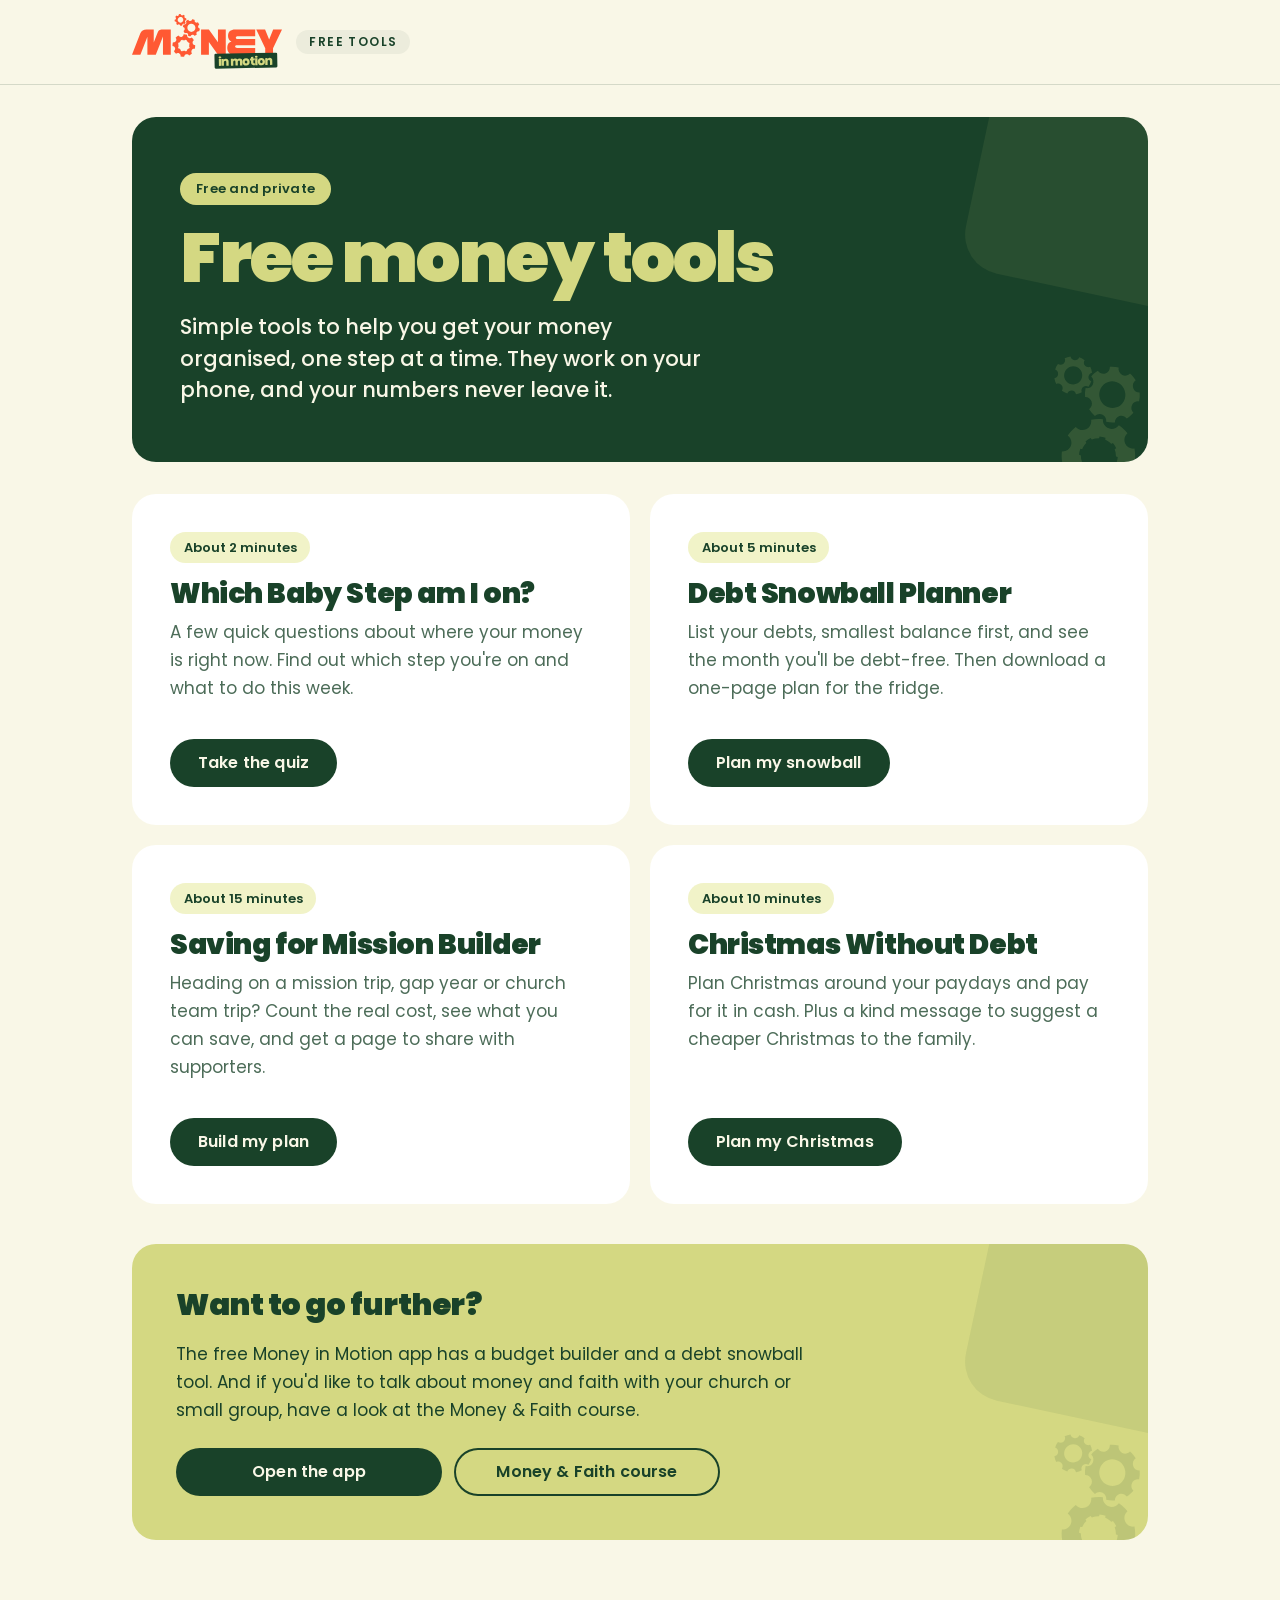
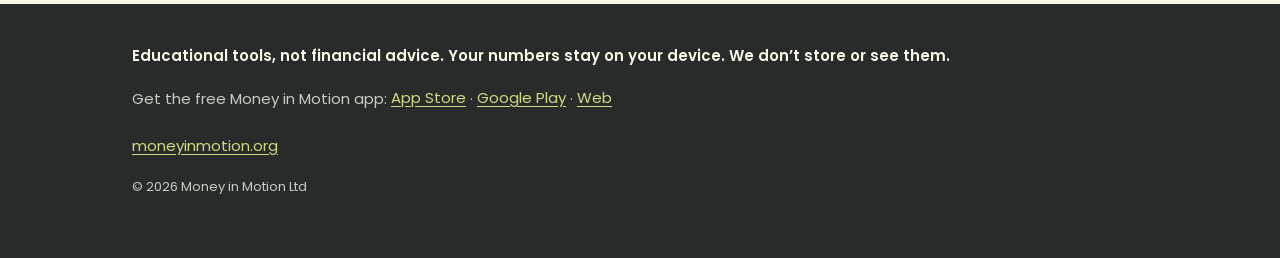
==== commit 95e9b9c0: "Roll Brand Guide 2.0 out to the home page and every tool The shared stylesheet now carries the brand" ====
--- a/index.html
+++ b/index.html
@@ -9,7 +9,12 @@
   <meta property="og:title" content="Money in Motion Free Tools">
   <meta property="og:description" content="Free, private money tools from Money in Motion.">
   <meta name="referrer" content="strict-origin-when-cross-origin">
+  <meta name="theme-color" content="#F9F7E7" media="(prefers-color-scheme: light)">
+  <meta name="theme-color" content="#10281A" media="(prefers-color-scheme: dark)">
   <link rel="icon" href="assets/favicon.svg" type="image/svg+xml">
+  <link rel="apple-touch-icon" href="assets/brand/app-icon-512.png">
+  <link rel="preload" href="assets/brand/fonts/poppins-latin-400-normal.woff2" as="font" type="font/woff2" crossorigin>
+  <link rel="preload" href="assets/brand/fonts/poppins-latin-900-normal.woff2" as="font" type="font/woff2" crossorigin>
   <link rel="stylesheet" href="assets/styles.css">
 </head>
 <body>
@@ -18,8 +23,10 @@
   <header class="site-header">
     <div class="container container-wide">
       <a class="brand" href="./">
-        <img class="brand-mark" src="assets/favicon.svg" alt="" width="32" height="32">
-        <span>Money in Motion</span>
+        <picture>
+          <source srcset="assets/brand/logo-on-dark.svg" media="(prefers-color-scheme: dark)">
+          <img class="brand-logo" src="assets/brand/logo.svg" alt="Money in Motion" width="150" height="56">
+        </picture>
         <span class="brand-sub">Free tools</span>
       </a>
     </div>
@@ -27,9 +34,9 @@
 
   <main id="main">
     <div class="container container-wide">
-      <section class="hero">
+      <section class="hero band">
         <p class="eyebrow">Free and private</p>
-        <h1>Money in Motion Free Tools</h1>
+        <h1 class="display">Free money tools</h1>
         <p class="lead">Simple tools to help you get your money organised, one step at a time. They work on your phone, and your numbers never leave it.</p>
       </section>
 
@@ -68,8 +75,8 @@
         </li>
       </ul>
 
-      <section class="card card-quiet section-gap" aria-labelledby="more-heading">
-        <h2 class="h3" id="more-heading">Want to go further?</h2>
+      <section class="band band-alt more-band" aria-labelledby="more-heading">
+        <h2 id="more-heading">Want to go further?</h2>
         <p>The free Money in Motion app has a budget builder and a debt snowball tool. And if you'd like to talk about money and faith with your church or small group, have a look at the Money &amp; Faith course.</p>
         <div class="button-row">
           <a class="btn btn-primary" data-mim-link="appWeb" href="https://app.moneyinmotion.org/" target="_blank" rel="noopener noreferrer">Open the app</a>
--- a/assets/styles.css
+++ b/assets/styles.css
@@ -1,58 +1,132 @@
 /* =====================================================================
    Money in Motion Free Tools: shared styles
    =====================================================================
+   Set to the Money in Motion Brand Guide 2.0 (August 2026).
+
    BRAND SETTINGS: every colour and font lives in this first block.
-   Each colour has a light-mode and a dark-mode value. Swap the hex codes
-   for the brand colours and the whole site follows. Nothing below this
-   block needs editing to rebrand.
-   ===================================================================== */
+   Each colour has a light-mode and a dark-mode value. Swap the values here
+   and the whole site follows. Nothing below this block needs editing to
+   rebrand.
+   ===================================================================== */
+
+/* ----- Type -----
+   The brand typeface is Mava MotionEV. Its web licence isn't confirmed yet
+   (Brand Guide, section 12), so the site uses the guide's approved backup,
+   Poppins (SIL Open Font Licence), served from this site so no font service
+   sees who's visiting. Mava is first in the font list, so a device that has
+   it installed uses it. Four weights only, as the guide asks. */
+@font-face { font-family: 'Poppins'; font-style: normal; font-weight: 400; font-display: swap; src: url(brand/fonts/poppins-latin-400-normal.woff2) format('woff2'); }
+@font-face { font-family: 'Poppins'; font-style: normal; font-weight: 500; font-display: swap; src: url(brand/fonts/poppins-latin-500-normal.woff2) format('woff2'); }
+@font-face { font-family: 'Poppins'; font-style: normal; font-weight: 600; font-display: swap; src: url(brand/fonts/poppins-latin-600-normal.woff2) format('woff2'); }
+@font-face { font-family: 'Poppins'; font-style: normal; font-weight: 900; font-display: swap; src: url(brand/fonts/poppins-latin-900-normal.woff2) format('woff2'); }
 
 :root {
+  /* ----- The brand palette (Brand Guide, section 3) -----
+     Deep Forest and Warm Cream do most of the work. Motion Orange is the
+     shout: once per screen at most, and never for text. */
+  --mim-forest: #194229;
+  --mim-cream: #F9F7E7;
+  --mim-orange: #FF5933;
+  --mim-lime: #D4D882;
+  --mim-ink: #272B2A;
+  --mim-purple: #B188D8;   /* Money & Faith: the brace on questions to answer */
+  --mim-sky: #8DC3D8;      /* calm panels: the "talk to someone" box */
+  --mim-amber: #EC9C48;    /* a warm highlight where orange would be too loud */
+  /* Tints and shades, which stay in the family */
+  --mim-lime-pale: #F1F3C8;
+  --mim-forest-deep: #10281A;
+
   /* ----- Fonts ----- */
-  --font-body: system-ui, -apple-system, "Segoe UI", Roboto, "Helvetica Neue", Arial, sans-serif;
-  --font-heading: "Iowan Old Style", "Palatino Linotype", Palatino, "Book Antiqua", Georgia, serif;
-
-  /* ----- Light mode ----- */
-  --bg-light: #faf6f0;            /* page background */
-  --surface-light: #ffffff;       /* cards */
-  --surface-alt-light: #f3ece2;   /* quiet panels */
-  --text-light: #1e2b2f;          /* main text */
-  --text-muted-light: #4d5a59;    /* secondary text */
-  --border-light: #ddd2c3;        /* lines and outlines */
-  --primary-light: #1c6a57;       /* buttons, links, progress */
-  --primary-hover-light: #14503f;
-  --on-primary-light: #ffffff;    /* text on primary */
-  --primary-soft-light: #e2f0ea;  /* selected answers, ticks */
-  --accent-light: #a94b22;        /* "you're here", highlights */
-  --on-accent-light: #ffffff;
-  --accent-soft-light: #fbe8dc;
-  --care-bg-light: #fff3e3;       /* "talk to someone" box */
-  --care-border-light: #d9893a;
-  --focus-light: #a94b22;         /* keyboard focus ring */
-  --shadow-light: rgba(30, 43, 47, 0.08);
-
-  /* ----- Dark mode ----- */
-  --bg-dark: #121a1c;
-  --surface-dark: #1b2629;
-  --surface-alt-dark: #223033;
-  --text-dark: #f1ece4;
-  --text-muted-dark: #b6c0bd;
-  --border-dark: #3a4a4a;
-  --primary-dark: #62c7a9;
-  --primary-hover-dark: #85d6be;
-  --on-primary-dark: #0b1d18;
-  --primary-soft-dark: #1d3b34;
-  --accent-dark: #f2a676;
-  --on-accent-dark: #2a1408;
-  --accent-soft-dark: #3b2a21;
-  --care-bg-dark: #2e2519;
-  --care-border-dark: #d08a3e;
-  --focus-dark: #f2a676;
-  --shadow-dark: rgba(0, 0, 0, 0.35);
-
-  /* ----- Shape and spacing ----- */
-  --radius: 14px;
-  --radius-small: 8px;
+  --font-body: 'Mava MotionEV', 'Poppins', 'Helvetica Neue', Arial, sans-serif;
+  --font-heading: var(--font-body);
+
+  /* ----- Light mode: Warm Cream page, white cards, Ink to read ----- */
+  --bg-light: #F9F7E7;            /* page background */
+  --surface-light: #FFFFFF;       /* cards */
+  --surface-alt-light: #ECECDC;   /* quiet panels */
+  --text-light: #272B2A;          /* main text (Ink) */
+  --text-muted-light: #4C6C58;    /* secondary text */
+  --heading-light: #194229;       /* headings (Deep Forest) */
+  --border-light: rgba(25, 66, 41, 0.16); /* lines */
+  --field-light: #708A7A;         /* input and control edges (3:1 or more) */
+  --track-light: rgba(25, 66, 41, 0.14);
+  --primary-light: #194229;       /* buttons, links, progress (Deep Forest) */
+  --primary-hover-light: #0F2C1A;
+  --on-primary-light: #F9F7E7;    /* text on primary */
+  --primary-soft-light: #F1F3C8;  /* selected answers, totals (Lime tint) */
+  --accent-light: #C2331A;        /* a readable orange, for problems only */
+  --on-accent-light: #FFFFFF;
+  --accent-soft-light: #FFE6DE;
+  --care-bg-light: #E3F0F5;       /* "talk to someone" box (Sky tint) */
+  --care-border-light: #8DC3D8;
+  --focus-light: #194229;         /* keyboard focus ring */
+  --shadow-light: rgba(25, 66, 41, 0.08);
+  /* Feature blocks: Deep Forest with Fresh Lime and Cream */
+  --band-light: #194229;
+  --band-text-light: #F9F7E7;
+  --band-muted-light: #C3CCB9;
+  --band-heading-light: #D4D882;
+  --band-line-light: rgba(249, 247, 231, 0.18);
+  --band-btn-light: #D4D882;
+  --band-btn-text-light: #194229;
+  --band-shape-light: rgba(212, 216, 130, 0.08);
+  --band-gears-light: rgba(212, 216, 130, 0.14);
+  /* The second feature block: Fresh Lime with Deep Forest */
+  --band-alt-light: #D4D882;
+  --band-alt-text-light: #194229;
+  --band-alt-muted-light: #3B5A41;
+  --band-alt-heading-light: #194229;
+  --band-alt-line-light: rgba(25, 66, 41, 0.2);
+  --band-alt-btn-light: #194229;
+  --band-alt-btn-text-light: #F9F7E7;
+  --band-alt-shape-light: rgba(25, 66, 41, 0.07);
+  --band-alt-gears-light: rgba(25, 66, 41, 0.12);
+
+  /* ----- Dark mode: the brand's Deep Forest sections, Fresh Lime to lead ----- */
+  --bg-dark: #10281A;
+  --surface-dark: #194229;
+  --surface-alt-dark: #294F36;
+  --text-dark: #F9F7E7;
+  --text-muted-dark: #C3CCB9;
+  --heading-dark: #D4D882;
+  --border-dark: rgba(249, 247, 231, 0.18);
+  --field-dark: #899C88;
+  --track-dark: rgba(249, 247, 231, 0.16);
+  --primary-dark: #D4D882;
+  --primary-hover-dark: #E2E5A3;
+  --on-primary-dark: #194229;
+  --primary-soft-dark: rgba(212, 216, 130, 0.16);
+  --accent-dark: #FFA894;
+  --on-accent-dark: #194229;
+  --accent-soft-dark: rgba(255, 89, 51, 0.16);
+  --care-bg-dark: rgba(141, 195, 216, 0.14);
+  --care-border-dark: #8DC3D8;
+  --focus-dark: #D4D882;
+  --shadow-dark: rgba(0, 0, 0, 0.3);
+  /* In dark mode the two feature blocks swap over */
+  --band-dark: var(--band-alt-light);
+  --band-text-dark: var(--band-alt-text-light);
+  --band-muted-dark: var(--band-alt-muted-light);
+  --band-heading-dark: var(--band-alt-heading-light);
+  --band-line-dark: var(--band-alt-line-light);
+  --band-btn-dark: var(--band-alt-btn-light);
+  --band-btn-text-dark: var(--band-alt-btn-text-light);
+  --band-shape-dark: var(--band-alt-shape-light);
+  --band-gears-dark: var(--band-alt-gears-light);
+  --band-alt-dark: #194229;
+  --band-alt-text-dark: var(--band-text-light);
+  --band-alt-muted-dark: var(--band-muted-light);
+  --band-alt-heading-dark: var(--band-heading-light);
+  --band-alt-line-dark: var(--band-line-light);
+  --band-alt-btn-dark: var(--band-btn-light);
+  --band-alt-btn-text-dark: var(--band-btn-text-light);
+  --band-alt-shape-dark: var(--band-shape-light);
+  --band-alt-gears-dark: var(--band-gears-light);
+
+  /* ----- Shape and spacing (section 5) ----- */
+  --radius: 24px;          /* cards, panels */
+  --radius-medium: 16px;   /* small cards */
+  --radius-small: 8px;     /* tags, inputs */
   --content-width: 42rem;
   --wide-width: 66rem;
 }
@@ -68,7 +142,10 @@
   --surface-alt: var(--surface-alt-light);
   --text: var(--text-light);
   --text-muted: var(--text-muted-light);
+  --heading: var(--heading-light);
   --border: var(--border-light);
+  --field: var(--field-light);
+  --track: var(--track-light);
   --primary: var(--primary-light);
   --primary-hover: var(--primary-hover-light);
   --on-primary: var(--on-primary-light);
@@ -80,6 +157,24 @@
   --care-border: var(--care-border-light);
   --focus: var(--focus-light);
   --shadow: var(--shadow-light);
+  --band: var(--band-light);
+  --band-text: var(--band-text-light);
+  --band-muted: var(--band-muted-light);
+  --band-heading: var(--band-heading-light);
+  --band-line: var(--band-line-light);
+  --band-btn: var(--band-btn-light);
+  --band-btn-text: var(--band-btn-text-light);
+  --band-shape: var(--band-shape-light);
+  --band-gears: var(--band-gears-light);
+  --band-alt: var(--band-alt-light);
+  --band-alt-text: var(--band-alt-text-light);
+  --band-alt-muted: var(--band-alt-muted-light);
+  --band-alt-heading: var(--band-alt-heading-light);
+  --band-alt-line: var(--band-alt-line-light);
+  --band-alt-btn: var(--band-alt-btn-light);
+  --band-alt-btn-text: var(--band-alt-btn-text-light);
+  --band-alt-shape: var(--band-alt-shape-light);
+  --band-alt-gears: var(--band-alt-gears-light);
 }
 
 @media (prefers-color-scheme: dark) {
@@ -89,7 +184,10 @@
     --surface-alt: var(--surface-alt-dark);
     --text: var(--text-dark);
     --text-muted: var(--text-muted-dark);
+    --heading: var(--heading-dark);
     --border: var(--border-dark);
+    --field: var(--field-dark);
+    --track: var(--track-dark);
     --primary: var(--primary-dark);
     --primary-hover: var(--primary-hover-dark);
     --on-primary: var(--on-primary-dark);
@@ -101,11 +199,29 @@
     --care-border: var(--care-border-dark);
     --focus: var(--focus-dark);
     --shadow: var(--shadow-dark);
+    --band: var(--band-dark);
+    --band-text: var(--band-text-dark);
+    --band-muted: var(--band-muted-dark);
+    --band-heading: var(--band-heading-dark);
+    --band-line: var(--band-line-dark);
+    --band-btn: var(--band-btn-dark);
+    --band-btn-text: var(--band-btn-text-dark);
+    --band-shape: var(--band-shape-dark);
+    --band-gears: var(--band-gears-dark);
+    --band-alt: var(--band-alt-dark);
+    --band-alt-text: var(--band-alt-text-dark);
+    --band-alt-muted: var(--band-alt-muted-dark);
+    --band-alt-heading: var(--band-alt-heading-dark);
+    --band-alt-line: var(--band-alt-line-dark);
+    --band-alt-btn: var(--band-alt-btn-dark);
+    --band-alt-btn-text: var(--band-alt-btn-text-dark);
+    --band-alt-shape: var(--band-alt-shape-dark);
+    --band-alt-gears: var(--band-alt-gears-dark);
   }
 }
 
 /* =====================================================================
-   Base
+   Base: the type scale from section 4
    ===================================================================== */
 
 *, *::before, *::after { box-sizing: border-box; }
@@ -123,27 +239,31 @@
   background: var(--bg);
   color: var(--text);
   font-family: var(--font-body);
-  font-size: 1.125rem;
-  line-height: 1.6;
+  font-size: 17px;
+  line-height: 1.65;
+  -webkit-font-smoothing: antialiased;
 }
 
 main { flex: 1 0 auto; }
 
+/* Headings: Black for H1 and H2, SemiBold below. Sentence case, tight. */
 h1, h2, h3, .h1, .h2, .h3 {
+  margin: 0 0 0.6em;
   font-family: var(--font-heading);
-  font-weight: 700;
-  line-height: 1.2;
-  margin: 0 0 0.6em;
+  color: var(--heading);
   text-wrap: balance;
 }
-h1, .h1 { font-size: clamp(1.9rem, 6.5vw, 2.75rem); letter-spacing: -0.01em; }
-h2, .h2 { font-size: clamp(1.45rem, 4.5vw, 1.85rem); }
-h3, .h3 { font-size: 1.3rem; }
+h1, .h1 { font-size: clamp(2rem, 6.5vw, 3rem); font-weight: 900; line-height: 1.02; letter-spacing: -0.022em; }
+h2, .h2 { font-size: clamp(1.6rem, 4.5vw, 2.1rem); font-weight: 900; line-height: 1.1; letter-spacing: -0.015em; }
+h3, .h3 { font-size: clamp(1.25rem, 2.4vw, 1.45rem); font-weight: 600; line-height: 1.25; letter-spacing: -0.01em; }
+/* Display: hero type, Black, big and tight */
+.display { font-size: clamp(2.6rem, 11vw, 4.4rem); font-weight: 900; line-height: 0.95; letter-spacing: -0.03em; }
 
 p { margin: 0 0 1em; }
 p:last-child { margin-bottom: 0; }
-
-a { color: var(--primary); text-underline-offset: 0.15em; }
+strong { font-weight: 600; }
+
+a { color: var(--primary); text-underline-offset: 3px; }
 a:hover { color: var(--primary-hover); }
 
 :focus-visible {
@@ -169,10 +289,11 @@
   position: absolute;
   left: 1rem; top: -4rem;
   z-index: 10;
-  padding: 0.75rem 1rem;
+  padding: 0.75rem 1.25rem;
+  border-radius: 999px;
   background: var(--primary);
   color: var(--on-primary);
-  border-radius: var(--radius-small);
+  font-weight: 600;
 }
 .skip-link:focus { top: 1rem; color: var(--on-primary); }
 
@@ -185,16 +306,19 @@
 .container-wide { max-width: var(--wide-width); }
 
 .muted { color: var(--text-muted); }
-.small { font-size: 0.95rem; }
-.lead { font-size: 1.2rem; color: var(--text-muted); }
-.eyebrow {
+.small { font-size: 15px; line-height: 1.55; }
+/* Standfirst: Medium, a little larger */
+.lead { font-size: clamp(18px, 2.2vw, 21px); font-weight: 500; line-height: 1.5; color: var(--text); }
+/* Label: SemiBold, small capitals, spaced */
+.eyebrow, .label {
   display: inline-block;
   margin-bottom: 0.75rem;
-  font-size: 0.85rem;
-  font-weight: 700;
-  letter-spacing: 0.06em;
+  font-size: 12px;
+  font-weight: 600;
+  letter-spacing: 0.12em;
+  line-height: 1.2;
   text-transform: uppercase;
-  color: var(--accent);
+  color: var(--heading);
 }
 
 .stack > * + * { margin-top: 1.5rem; }
@@ -205,46 +329,56 @@
    ===================================================================== */
 
 .site-header {
-  padding: 1rem 0;
+  padding: 0.85rem 0;
   border-bottom: 1px solid var(--border);
-  background: var(--surface);
-}
+  background: var(--bg);
+}
+.site-header .container { display: flex; align-items: center; }
 .brand {
   display: inline-flex;
   align-items: center;
-  gap: 0.6rem;
-  min-height: 44px;
-  color: var(--text);
+  gap: 0.9rem;
+  min-height: 56px;
+  color: var(--heading);
   text-decoration: none;
-  font-family: var(--font-heading);
-  font-weight: 700;
-  font-size: 1.15rem;
-}
-.brand:hover { color: var(--text); }
-.brand-mark { width: 32px; height: 32px; flex: none; }
+}
+.brand:hover { color: var(--heading); }
+.brand picture { display: block; line-height: 0; }
+/* The logo file, never the name typed out (section 2). At least 110px wide. */
+.brand-logo { display: block; width: 136px; height: auto; }
+@media (min-width: 40rem) { .brand-logo { width: 150px; } }
 .brand-sub {
-  font-family: var(--font-body);
-  font-weight: 500;
-  font-size: 0.95rem;
-  color: var(--text-muted);
+  padding: 0.3rem 0.8rem;
+  border-radius: 999px;
+  background: var(--surface-alt);
+  color: var(--heading);
+  font-size: 12px;
+  font-weight: 600;
+  letter-spacing: 0.12em;
+  line-height: 1.2;
+  text-transform: uppercase;
 }
 
 .site-footer {
   margin-top: 4rem;
   padding: 2.5rem 0 3rem;
-  border-top: 1px solid var(--border);
-  background: var(--surface-alt);
-  font-size: 0.95rem;
-  color: var(--text-muted);
-}
+  background: var(--mim-ink);
+  color: #C9CCC2;
+  font-size: 15px;
+}
+@media (prefers-color-scheme: dark) { .site-footer { background: #0A1C11; } }
 .site-footer p { margin-bottom: 0.75rem; }
-.footer-disclaimer { color: var(--text); font-weight: 600; }
+.footer-disclaimer { color: var(--mim-cream); font-weight: 600; }
 .footer-links a { display: inline-block; padding: 0.35rem 0; }
-.footer-small { font-size: 0.85rem; }
+.site-footer a, .site-footer .link-button { color: var(--mim-lime); }
+.site-footer a:hover, .site-footer .link-button:hover { color: var(--mim-lime-pale); }
+.site-footer :focus-visible { outline-color: var(--mim-lime); }
+.footer-small { font-size: 13px; }
 .footer-status { margin-left: 0.25rem; }
 
 /* =====================================================================
-   Buttons and links
+   Buttons and links: pill, SemiBold, sentence case (section 5).
+   Deep Forest on light, Fresh Lime on dark. Outlined is the quiet option.
    ===================================================================== */
 
 .btn {
@@ -252,21 +386,23 @@
   align-items: center;
   justify-content: center;
   gap: 0.5rem;
-  min-height: 3.25rem;
-  padding: 0.75rem 1.4rem;
-  border: 2px solid transparent;
+  min-height: 3rem;
+  padding: 0.8rem 1.75rem;
+  border: 0;
   border-radius: 999px;
   font: inherit;
-  font-weight: 650;
+  font-size: 16px;
+  font-weight: 600;
+  letter-spacing: 0.01em;
   line-height: 1.25;
   text-align: center;
   text-decoration: none;
   cursor: pointer;
-  transition: background-color 0.15s ease, border-color 0.15s ease, color 0.15s ease;
+  transition: background-color 0.15s ease, box-shadow 0.15s ease, color 0.15s ease;
 }
 .btn-primary { background: var(--primary); color: var(--on-primary); }
 .btn-primary:hover { background: var(--primary-hover); color: var(--on-primary); }
-.btn-secondary { background: transparent; color: var(--primary); border-color: var(--primary); }
+.btn-secondary { background: transparent; color: var(--primary); box-shadow: inset 0 0 0 2px var(--primary); }
 .btn-secondary:hover { background: var(--primary-soft); color: var(--primary); }
 .btn-block { width: 100%; }
 .btn[disabled], .btn[aria-busy="true"] { opacity: 0.65; cursor: progress; }
@@ -285,30 +421,125 @@
   background: none;
   color: var(--primary);
   font: inherit;
+  font-weight: 500;
   text-decoration: underline;
-  text-underline-offset: 0.15em;
+  text-underline-offset: 3px;
   cursor: pointer;
 }
 .link-button:hover { color: var(--primary-hover); }
 
 /* =====================================================================
-   Cards
+   Cards: white, 24px corners, no shadow; the cream page does the framing
    ===================================================================== */
 
 .card {
   background: var(--surface);
-  border: 1px solid var(--border);
   border-radius: var(--radius);
-  padding: 1.5rem 1.25rem;
-  box-shadow: 0 1px 2px var(--shadow), 0 8px 24px var(--shadow);
-}
-.card-quiet { background: var(--surface-alt); box-shadow: none; }
+  padding: 1.5rem;
+}
+.card-quiet { background: var(--surface-alt); }
 @media (min-width: 40rem) {
-  .card { padding: 2rem; }
-}
-
-/* Home page */
-.hero { padding: 3rem 0 2rem; }
+  .card { padding: 2.25rem; }
+}
+
+/* =====================================================================
+   Feature blocks ("bands", section 9): Deep Forest with Lime and Cream,
+   or the Lime version (.band-alt). They swap over in dark mode.
+   Their background carries the graphic language from section 5: a soft
+   squircle and the gear cluster, in one flat tint, cropped by the edge.
+   ===================================================================== */
+
+.band {
+  position: relative;
+  /* clip, not hidden: a hidden box can still be scrolled by code (such as
+     scrollIntoView on a heading inside it), which would shift its contents */
+  overflow: hidden;
+  overflow: clip;
+  isolation: isolate;
+  padding: 2rem 1.5rem;
+  border-radius: var(--radius);
+  background: var(--band);
+  color: var(--band-text);
+}
+@media (min-width: 40rem) { .band { padding: 2.75rem; } }
+.band-alt {
+  --band: var(--band-alt);
+  --band-text: var(--band-alt-text);
+  --band-muted: var(--band-alt-muted);
+  --band-heading: var(--band-alt-heading);
+  --band-line: var(--band-alt-line);
+  --band-btn: var(--band-alt-btn);
+  --band-btn-text: var(--band-alt-btn-text);
+  --band-shape: var(--band-alt-shape);
+  --band-gears: var(--band-alt-gears);
+}
+.band::before, .band::after {
+  content: "";
+  position: absolute;
+  z-index: -1;
+  pointer-events: none;
+}
+.band::before {
+  width: 15rem;
+  height: 15rem;
+  right: -4.5rem;
+  top: -4rem;
+  border-radius: 40px;
+  background: var(--band-shape);
+  transform: rotate(12deg);
+}
+.band::after {
+  width: 11rem;
+  height: 11rem;
+  right: -2.5rem;
+  bottom: -3rem;
+  background: var(--band-gears);
+  -webkit-mask: url(brand/gear-mark.svg) center / contain no-repeat;
+  mask: url(brand/gear-mark.svg) center / contain no-repeat;
+  transform: rotate(-10deg);
+}
+.band.band-plain::before, .band.band-plain::after { display: none; }
+.band h1, .band h2, .band h3, .band .h3 { color: var(--band-heading); }
+.band .muted, .band .small.muted { color: var(--band-muted); }
+.band .lead { color: var(--band-text); }
+.band a, .band .link-button { color: var(--band-heading); }
+.band a:hover, .band .link-button:hover { color: var(--band-heading); }
+.band :focus-visible { outline-color: var(--band-heading); }
+.band .btn-primary { background: var(--band-btn); color: var(--band-btn-text); }
+.band .btn-primary:hover { background: var(--band-btn); color: var(--band-btn-text); filter: brightness(1.07); }
+.band .btn-secondary { background: transparent; color: var(--band-text); box-shadow: inset 0 0 0 2px var(--band-text); }
+.band .btn-secondary:hover { background: var(--band-line); color: var(--band-text); }
+/* Pill chips: fully rounded, solid fill */
+.band .eyebrow, .chip {
+  display: inline-block;
+  margin: 0 0 1.25rem;
+  padding: 0.45rem 1rem;
+  border-radius: 999px;
+  background: var(--band-btn);
+  color: var(--band-btn-text);
+  font-size: 13px;
+  font-weight: 600;
+  letter-spacing: 0.02em;
+  line-height: 1.3;
+  text-transform: none;
+}
+.band .form-status { color: var(--band-text); }
+
+/* A tool's first screen */
+.intro-band { margin-bottom: 1.5rem; }
+.intro-band h1 { margin-bottom: 1rem; }
+.intro-band .lead { max-width: 32rem; margin-bottom: 0; }
+.intro-band > * { position: relative; max-width: 36rem; }
+
+/* =====================================================================
+   Home page
+   ===================================================================== */
+
+.hero { margin: 2rem 0 2rem; }
+@media (min-width: 40rem) { .hero { padding: 3.5rem 3rem; } }
+.hero > * { position: relative; }
+.hero h1 { max-width: 40rem; margin-bottom: 1.25rem; }
+.hero .lead { max-width: 34rem; margin-bottom: 0; }
 .tool-grid {
   display: grid;
   gap: 1.25rem;
@@ -318,47 +549,60 @@
   list-style: none;
 }
 @media (min-width: 48rem) {
-  .tool-grid { grid-template-columns: repeat(3, 1fr); }
+  .tool-grid { grid-template-columns: repeat(2, 1fr); }
 }
 .tool-card {
   display: flex;
   flex-direction: column;
   height: 100%;
-}
-.tool-card h2 { font-size: 1.4rem; }
+  border: 2px solid transparent;
+  transition: border-color 0.15s ease;
+}
+.tool-card:hover { border-color: var(--border); }
+.tool-card h2 { font-size: clamp(1.45rem, 3vw, 1.75rem); margin-bottom: 0.5rem; }
 .tool-card p { flex: 1 0 auto; color: var(--text-muted); }
-.tool-card .btn { margin-top: 1rem; }
+.tool-card .btn { align-self: flex-start; margin-top: 1.25rem; }
 .badge {
   display: inline-block;
   align-self: flex-start;
-  margin-bottom: 0.75rem;
-  padding: 0.2rem 0.7rem;
+  margin-bottom: 1rem;
+  padding: 0.3rem 0.85rem;
   border-radius: 999px;
-  background: var(--accent-soft);
-  color: var(--text);
-  font-size: 0.85rem;
-  font-weight: 650;
+  background: var(--primary-soft);
+  color: var(--heading);
+  font-size: 13px;
+  font-weight: 600;
 }
 .badge-live { background: var(--primary-soft); }
-
-/* =====================================================================
-   Forms
+.more-band { margin-top: 2.5rem; }
+.more-band h2 { font-size: clamp(1.5rem, 4vw, 1.9rem); }
+.more-band p { max-width: 40rem; }
+.more-band .button-row { margin-top: 1.5rem; max-width: 34rem; }
+
+/* =====================================================================
+   Forms: 8px corners, an edge you can see
    ===================================================================== */
 
 .field { margin-bottom: 1rem; }
-.field label { display: block; margin-bottom: 0.35rem; font-weight: 600; }
+.field label { display: block; margin-bottom: 0.35rem; font-weight: 600; line-height: 1.35; }
 .optional { font-weight: 400; color: var(--text-muted); }
-input[type="email"], input[type="text"] {
+input[type="email"], input[type="text"], input[type="date"], select, textarea {
   width: 100%;
   min-height: 3.25rem;
   padding: 0.7rem 1rem;
-  border: 2px solid var(--border);
+  border: 2px solid var(--field);
   border-radius: var(--radius-small);
   background: var(--surface);
   color: var(--text);
   font: inherit;
-}
-input[type="email"]:focus, input[type="text"]:focus { border-color: var(--primary); }
+  font-size: 17px;
+}
+textarea { min-height: 8rem; line-height: 1.6; resize: vertical; }
+input[type="date"] { -webkit-appearance: none; appearance: none; text-align: left; max-width: 16rem; }
+input[type="date"]::-webkit-date-and-time-value { text-align: left; }
+input:focus, select:focus, textarea:focus { border-color: var(--primary); }
+input[aria-invalid="true"] { border-color: var(--accent); }
+::placeholder { color: var(--text-muted); opacity: 0.8; }
 .form-status { margin: 0.75rem 0 0; min-height: 1.6em; font-weight: 600; }
 .form-status:empty { min-height: 0; margin: 0; }
 .form-status.is-error { color: var(--accent); }
@@ -374,29 +618,37 @@
   align-items: center;
   justify-content: space-between;
   gap: 1rem;
-  margin-bottom: 0.75rem;
+  margin-bottom: 0.65rem;
 }
 .back-button {
   display: inline-flex;
   align-items: center;
   gap: 0.35rem;
   min-height: 44px;
-  padding: 0 0.25rem;
+  padding: 0 1rem 0 0.75rem;
   border: 0;
-  background: none;
-  color: var(--primary);
+  border-radius: 999px;
+  background: var(--surface-alt);
+  color: var(--heading);
   font: inherit;
+  font-size: 15px;
   font-weight: 600;
   cursor: pointer;
 }
-.back-button:hover { color: var(--primary-hover); }
-.quiz-count { font-size: 0.95rem; color: var(--text-muted); }
+.back-button:hover { background: var(--primary-soft); color: var(--heading); }
+.quiz-count {
+  font-size: 12px;
+  font-weight: 600;
+  letter-spacing: 0.12em;
+  text-transform: uppercase;
+  color: var(--text-muted);
+}
 
 .progress {
-  height: 10px;
+  height: 8px;
   margin-bottom: 2rem;
   border-radius: 999px;
-  background: var(--surface-alt);
+  background: var(--track);
   overflow: hidden;
 }
 .progress-fill {
@@ -406,7 +658,7 @@
   transition: width 0.3s ease;
 }
 
-.question-title { font-size: clamp(1.6rem, 5.5vw, 2.1rem); }
+.question-title { font-size: clamp(1.75rem, 6vw, 2.5rem); }
 .question-help { color: var(--text-muted); }
 .question-help p { margin-bottom: 0.5rem; }
 
@@ -423,9 +675,9 @@
   gap: 0.85rem;
   width: 100%;
   min-height: 3.75rem;
-  padding: 0.85rem 1.1rem;
+  padding: 0.9rem 1.15rem;
   border: 2px solid var(--border);
-  border-radius: var(--radius);
+  border-radius: var(--radius-medium);
   background: var(--surface);
   color: var(--text);
   font: inherit;
@@ -435,7 +687,7 @@
   cursor: pointer;
   transition: border-color 0.15s ease, background-color 0.15s ease;
 }
-@media (hover: hover) { .option:hover { border-color: var(--primary); } }
+@media (hover: hover) { .option:hover { border-color: var(--field); } }
 .option[aria-pressed="true"] {
   border-color: var(--primary);
   background: var(--primary-soft);
@@ -443,7 +695,7 @@
 .option-dot {
   flex: none;
   width: 1.4rem; height: 1.4rem;
-  border: 2px solid var(--border);
+  border: 2px solid var(--field);
   border-radius: 50%;
   background: var(--surface);
 }
@@ -453,46 +705,59 @@
   box-shadow: inset 0 0 0 4px var(--surface);
 }
 
-.checks { border: 0; margin: 1.75rem 0 0; padding: 0; }
+/* Tick boxes and radio choices as soft cards */
+.checks { border: 0; margin: 1.75rem 0 0; padding: 0; min-width: 0; }
 .check {
   display: flex;
   align-items: flex-start;
   gap: 0.85rem;
-  min-height: 3.75rem;
-  margin-bottom: 0.75rem;
+  min-height: 3.5rem;
+  margin-bottom: 0.6rem;
   padding: 0.95rem 1.1rem;
   border: 2px solid var(--border);
-  border-radius: var(--radius);
+  border-radius: var(--radius-medium);
   background: var(--surface);
   font-weight: 600;
   line-height: 1.35;
   cursor: pointer;
 }
-@media (hover: hover) { .check:hover { border-color: var(--primary); } }
+@media (hover: hover) { .check:hover { border-color: var(--field); } }
 .check:has(input:checked) { border-color: var(--primary); background: var(--primary-soft); }
 .check input {
   flex: none;
-  width: 1.4rem; height: 1.4rem;
+  width: 1.35rem; height: 1.35rem;
   margin: 0;
   accent-color: var(--primary);
 }
 .checks-continue { margin-top: 1rem; }
 
 /* Intro */
-.intro-points { padding-left: 1.2rem; }
-.intro-points li { margin-bottom: 0.4rem; }
+.intro-points { margin: 1.25rem 0 0; padding: 0; list-style: none; }
+.intro-points li { position: relative; margin-bottom: 0.6rem; padding-left: 1.9rem; }
+.intro-points li::before {
+  content: "";
+  position: absolute;
+  left: 0.15rem;
+  top: 0.5rem;
+  width: 0.85rem;
+  height: 0.85rem;
+  border-radius: 4px;
+  background: var(--heading);
+  transform: rotate(12deg);
+}
+.intro-points + .button-row { margin-top: 1.5rem; }
 .welcome-back { margin: 1.5rem 0; }
 
 details.steps-details {
   margin-top: 2rem;
-  border: 1px solid var(--border);
-  border-radius: var(--radius);
+  border-radius: var(--radius-medium);
   background: var(--surface);
 }
 details.steps-details summary {
   min-height: 3.25rem;
   padding: 0.9rem 1.25rem;
-  font-weight: 650;
+  font-weight: 600;
+  color: var(--heading);
   cursor: pointer;
 }
 details.steps-details[open] summary { border-bottom: 1px solid var(--border); }
@@ -503,34 +768,40 @@
    ===================================================================== */
 
 .result-hero { text-align: left; }
+/* The result banner: Deep Forest, with the step in an orange squircle,
+   this screen's one Motion Orange element (Ink on Orange, 4.6:1) */
+.result-banner { margin: -0.25rem -0.25rem 1.5rem; padding: 1.5rem 1.5rem 1.6rem; border-radius: var(--radius-medium); }
+@media (min-width: 40rem) { .result-banner { margin: -0.75rem -0.75rem 1.75rem; padding: 2rem 2.25rem; } }
 .step-badge {
   display: inline-flex;
   align-items: center;
   justify-content: center;
-  min-width: 4.5rem;
-  height: 4.5rem;
-  margin-bottom: 1rem;
+  min-width: 4.25rem;
+  height: 4.25rem;
+  margin-bottom: 1.1rem;
   padding: 0 0.75rem;
-  border-radius: 999px;
-  background: var(--accent);
-  color: var(--on-accent);
-  font-family: var(--font-heading);
+  border-radius: 18px;
+  background: var(--mim-orange);
+  color: var(--mim-ink);
   font-size: 2rem;
-  font-weight: 700;
+  font-weight: 900;
   line-height: 1;
-}
-.result-title { margin-bottom: 0.25rem; }
+  transform: rotate(-6deg);
+}
+.result-title { margin-bottom: 0.3rem; }
 .result-subtitle {
-  font-family: var(--font-heading);
-  font-size: 1.35rem;
+  margin-bottom: 1.25rem;
+  font-size: clamp(1.2rem, 3.5vw, 1.4rem);
+  font-weight: 600;
+  line-height: 1.3;
   color: var(--text-muted);
-  margin-bottom: 1.25rem;
-}
+}
+.result-banner .result-subtitle { margin-bottom: 0; color: var(--band-text); }
 .heading-for {
-  padding: 0.85rem 1rem;
-  border-left: 4px solid var(--accent);
-  border-radius: 0 var(--radius-small) var(--radius-small) 0;
-  background: var(--accent-soft);
+  padding: 0.9rem 1.1rem;
+  border-left: 6px solid var(--mim-amber);
+  border-radius: 0 var(--radius-medium) var(--radius-medium) 0;
+  background: var(--surface-alt);
   font-weight: 600;
 }
 
@@ -554,43 +825,44 @@
   align-items: center;
   justify-content: center;
   width: 2.1rem; height: 2.1rem;
-  border-radius: 50%;
+  border-radius: 10px;
   background: var(--primary);
   color: var(--on-primary);
-  font-weight: 700;
+  font-weight: 900;
   font-size: 1rem;
 }
 
+/* Faith: one short line, after the practical point */
 .faith-line {
   margin: 1.5rem 0 0;
   padding-top: 1.25rem;
   border-top: 1px solid var(--border);
-  font-family: var(--font-heading);
-  font-style: italic;
-  color: var(--text-muted);
-}
-
+  font-weight: 500;
+  color: var(--heading);
+}
+
+/* "Talk to someone": Sky Blue, the calm colour */
 .care-box {
   padding: 1.5rem 1.25rem;
-  border: 3px solid var(--care-border);
-  border-radius: var(--radius);
+  border-left: 6px solid var(--care-border);
+  border-radius: 0 var(--radius) var(--radius) 0;
   background: var(--care-bg);
 }
 @media (min-width: 40rem) { .care-box { padding: 2rem; } }
-.care-box h2 { margin-bottom: 0.5rem; }
+.care-box h2 { margin-bottom: 0.6rem; font-size: clamp(1.3rem, 3vw, 1.6rem); }
 .help-list { margin: 1.25rem 0; padding: 0; list-style: none; }
 .help-list li {
   margin-bottom: 0.75rem;
-  padding: 0.85rem 1rem;
-  border-radius: var(--radius-small);
+  padding: 0.9rem 1.1rem;
+  border-radius: var(--radius-medium);
   background: var(--surface);
 }
-.help-list a { font-weight: 700; font-size: 1.1rem; }
-.help-list p { margin: 0.2rem 0 0; font-size: 1rem; color: var(--text-muted); }
+.help-list a { font-weight: 600; font-size: 17px; }
+.help-list p { margin: 0.2rem 0 0; font-size: 15px; color: var(--text-muted); }
 
 .note h2 { margin-bottom: 0.4rem; }
 
-.video-link { font-weight: 650; }
+.video-link { font-weight: 600; }
 
 .ladder { margin: 0; padding: 0; list-style: none; }
 .ladder li {
@@ -598,7 +870,7 @@
   grid-template-columns: 2.6rem 1fr;
   gap: 0.85rem;
   align-items: start;
-  padding: 0.7rem 0;
+  padding: 0.75rem 0;
   border-bottom: 1px solid var(--border);
 }
 .ladder li:last-child { border-bottom: 0; }
@@ -607,33 +879,34 @@
   align-items: center;
   justify-content: center;
   width: 2.6rem; height: 2.6rem;
-  border: 2px solid var(--border);
-  border-radius: 50%;
-  font-weight: 700;
+  border: 2px solid var(--field);
+  border-radius: 12px;
+  font-weight: 900;
   font-size: 0.95rem;
-}
-.ladder-title { display: block; font-weight: 650; line-height: 1.3; }
-.ladder-desc { display: block; font-size: 0.95rem; color: var(--text-muted); }
+  color: var(--heading);
+}
+.ladder-title { display: block; font-weight: 600; line-height: 1.3; color: var(--heading); }
+.ladder-desc { display: block; font-size: 15px; color: var(--text-muted); }
 .ladder-tag {
   display: inline-block;
-  margin-top: 0.3rem;
-  padding: 0.05rem 0.6rem;
+  margin-top: 0.35rem;
+  padding: 0.1rem 0.65rem;
   border-radius: 999px;
-  font-size: 0.8rem;
-  font-weight: 650;
+  font-size: 12px;
+  font-weight: 600;
   background: var(--surface-alt);
   color: var(--text-muted);
 }
-.ladder .is-done .ladder-num { border-color: var(--primary); background: var(--primary-soft); color: var(--primary); }
+.ladder .is-done .ladder-num { border-color: var(--primary); background: var(--primary-soft); color: var(--heading); }
 .ladder .is-current {
   margin: 0.25rem -0.75rem;
   padding: 0.85rem 0.75rem;
   border: 0;
-  border-radius: var(--radius-small);
-  background: var(--accent-soft);
-}
-.ladder .is-current .ladder-num { border-color: var(--accent); background: var(--accent); color: var(--on-accent); }
-.ladder .is-current .ladder-tag { background: var(--accent); color: var(--on-accent); }
+  border-radius: var(--radius-medium);
+  background: var(--primary-soft);
+}
+.ladder .is-current .ladder-num { border-color: var(--primary); background: var(--primary); color: var(--on-primary); }
+.ladder .is-current .ladder-tag { background: var(--primary); color: var(--on-primary); }
 .ladder .is-skipped .ladder-title,
 .ladder .is-skipped .ladder-num { color: var(--text-muted); }
 .ladder .is-skipped .ladder-num { border-style: dashed; }
@@ -655,7 +928,8 @@
 
 /* =====================================================================
    PDF sheet (assets/pdf.js)
-   Always printed in light colours, whatever the device's mode.
+   Always printed in light colours, whatever the device's mode. White
+   paper, a Deep Forest header band with the logo for dark backgrounds.
    ===================================================================== */
 
 .pdf-sheet {
@@ -664,7 +938,10 @@
   --surface-alt: var(--surface-alt-light);
   --text: var(--text-light);
   --text-muted: var(--text-muted-light);
+  --heading: var(--heading-light);
   --border: var(--border-light);
+  --field: var(--field-light);
+  --track: var(--track-light);
   --primary: var(--primary-light);
   --on-primary: var(--on-primary-light);
   --primary-soft: var(--primary-soft-light);
@@ -682,7 +959,7 @@
   background: var(--surface-light);
   color: var(--text);
   font-family: var(--font-body);
-  font-size: 13.5px;
+  font-size: 13px;
   line-height: 1.5;
   -webkit-print-color-adjust: exact;
   print-color-adjust: exact;
@@ -690,43 +967,47 @@
 .pdf-sheet * { box-sizing: border-box; }
 .pdf-head {
   margin: 0 -48px;
-  padding: 20px 48px 16px;
-  background: var(--primary);
-  color: var(--on-primary);
-}
-.pdf-brand { display: flex; justify-content: space-between; align-items: baseline; gap: 16px; }
-.pdf-brand-name { font-family: var(--font-heading); font-size: 20px; font-weight: 700; }
-.pdf-brand-tool { font-size: 13px; opacity: 0.95; }
+  padding: 14px 48px 12px;
+  background: var(--mim-forest);
+  color: var(--mim-cream);
+}
+.pdf-brand { display: flex; justify-content: space-between; align-items: center; gap: 16px; }
+/* 50px tall is 35mm wide: the guide's minimum for print */
+.pdf-brand-logo { display: block; width: auto; height: 50px; }
+.pdf-brand-name { font-family: var(--font-heading); font-size: 20px; font-weight: 900; }
+.pdf-brand-tool { font-size: 11px; font-weight: 600; letter-spacing: 0.12em; text-transform: uppercase; }
 .pdf-title-block { padding: 22px 0 10px; }
-.pdf-title { margin: 0; font-family: var(--font-heading); font-size: 32px; line-height: 1.15; color: var(--text); }
-.pdf-subtitle { margin: 4px 0 0; font-family: var(--font-heading); font-size: 19px; color: var(--accent); font-weight: 700; }
+.pdf-title { margin: 0; font-family: var(--font-heading); font-size: 30px; font-weight: 900; letter-spacing: -0.022em; line-height: 1.15; color: var(--mim-forest); }
+.pdf-subtitle { margin: 2px 0 0; font-size: 14px; font-weight: 600; letter-spacing: 0.1em; text-transform: uppercase; color: var(--text-muted); }
 .pdf-body { flex: 1 0 auto; }
 .pdf-body p { margin: 0 0 8px; }
 .pdf-section { margin-bottom: 14px; }
 .pdf-h2 {
   margin: 0 0 8px;
   font-family: var(--font-heading);
-  font-size: 16px;
-  font-weight: 700;
-  color: var(--text);
+  font-size: 15px;
+  font-weight: 600;
+  color: var(--mim-forest);
 }
 .pdf-muted { color: var(--text-muted); }
 .pdf-small { font-size: 12px; }
 .pdf-grid { display: grid; grid-template-columns: 1.1fr 1fr; gap: 28px; }
 .pdf-callout {
   margin-bottom: 16px;
-  padding: 12px 16px;
-  border: 2px solid var(--care-border);
-  border-radius: 10px;
+  padding: 10px 16px;
+  border-left: 4px solid var(--care-border);
+  border-radius: 0 12px 12px 0;
   background: var(--care-bg);
 }
 .pdf-callout .pdf-h2 { margin-bottom: 4px; }
 .pdf-callout p { margin-bottom: 4px; }
 .pdf-highlight {
   padding: 8px 12px;
-  border-left: 4px solid var(--accent);
-  background: var(--accent-soft);
-  font-weight: 600;
+  border-left: 4px solid var(--mim-forest);
+  border-radius: 0 8px 8px 0;
+  background: var(--primary-soft);
+  font-weight: 600;
+  color: var(--mim-forest);
 }
 .pdf-checklist { margin: 0; padding: 0; list-style: none; }
 .pdf-checklist li { display: flex; gap: 10px; margin-bottom: 10px; }
@@ -734,17 +1015,17 @@
   flex: none;
   width: 16px; height: 16px;
   margin-top: 2px;
-  border: 2px solid var(--primary);
-  border-radius: 3px;
-}
-.pdf-quote { font-family: var(--font-heading); font-style: italic; color: var(--text-muted); }
+  border: 2px solid var(--mim-forest);
+  border-radius: 4px;
+}
+.pdf-quote { font-weight: 500; color: var(--text-muted); }
 .pdf-ladder { margin: 0; padding: 0; list-style: none; }
 .pdf-ladder li {
   display: flex;
   gap: 10px;
   align-items: flex-start;
   padding: 5px 8px;
-  border-radius: 6px;
+  border-radius: 8px;
 }
 .pdf-ladder-num {
   flex: none;
@@ -752,31 +1033,32 @@
   align-items: center;
   justify-content: center;
   width: 28px; height: 28px;
-  border: 2px solid var(--border);
-  border-radius: 50%;
+  border: 2px solid var(--field);
+  border-radius: 8px;
   font-size: 11.5px;
-  font-weight: 700;
+  font-weight: 900;
+  color: var(--mim-forest);
 }
 .pdf-ladder-text { display: block; line-height: 1.3; }
-.pdf-ladder-title { display: block; font-weight: 700; font-size: 12.5px; }
+.pdf-ladder-title { display: block; font-weight: 600; font-size: 12.5px; color: var(--mim-forest); }
 .pdf-ladder-desc { display: block; font-size: 11.5px; color: var(--text-muted); }
-.pdf-ladder .is-done .pdf-ladder-num { border-color: var(--primary); background: var(--primary-soft); color: var(--primary); }
-.pdf-ladder .is-current { background: var(--accent-soft); }
-.pdf-ladder .is-current .pdf-ladder-num { border-color: var(--accent); background: var(--accent); color: var(--on-accent); }
+.pdf-ladder .is-done .pdf-ladder-num { border-color: var(--mim-forest); background: var(--primary-soft); }
+.pdf-ladder .is-current { background: var(--primary-soft); }
+.pdf-ladder .is-current .pdf-ladder-num { border-color: var(--mim-forest); background: var(--mim-forest); color: var(--mim-cream); }
 .pdf-ladder .is-skipped { opacity: 0.6; }
 .pdf-ladder .is-skipped .pdf-ladder-num { border-style: dashed; }
 .pdf-app {
   margin-top: 8px;
   padding: 12px 16px;
-  border-radius: 10px;
+  border-radius: 12px;
   background: var(--primary-soft);
 }
-.pdf-app a, .pdf-sheet a { color: var(--primary); text-decoration: none; font-weight: 600; }
+.pdf-app a, .pdf-sheet a { color: var(--mim-forest); text-decoration: none; font-weight: 600; }
 .pdf-foot {
   margin-top: 18px;
   padding-top: 12px;
   border-top: 1px solid var(--border);
-  font-size: 11.5px;
+  font-size: 11px;
   color: var(--text-muted);
 }
 .pdf-foot p { margin: 0 0 2px; }
@@ -784,22 +1066,22 @@
 .pdf-here {
   display: inline-block;
   margin-left: 6px;
-  padding: 0 7px;
+  padding: 0 8px;
   border-radius: 999px;
-  background: var(--accent);
-  color: var(--on-accent);
-  font-size: 10.5px;
-  font-weight: 700;
+  background: var(--mim-forest);
+  color: var(--mim-cream);
+  font-size: 10px;
+  font-weight: 600;
   vertical-align: 1px;
   white-space: nowrap;
 }
 
 /* Tighter spacing, added automatically when a sheet won't fit one page */
-.pdf-sheet.pdf-compact { font-size: 12.5px; line-height: 1.42; }
-.pdf-compact .pdf-head { padding-top: 16px; padding-bottom: 12px; }
+.pdf-sheet.pdf-compact { font-size: 12px; line-height: 1.42; }
+.pdf-compact .pdf-head { padding-top: 12px; padding-bottom: 10px; }
 .pdf-compact .pdf-title-block { padding: 14px 0 6px; }
-.pdf-compact .pdf-title { font-size: 28px; }
-.pdf-compact .pdf-subtitle { font-size: 17px; }
+.pdf-compact .pdf-title { font-size: 26px; }
+.pdf-compact .pdf-subtitle { font-size: 12.5px; }
 .pdf-compact .pdf-section,
 .pdf-compact .pdf-callout { margin-bottom: 10px; }
 .pdf-compact .pdf-callout { padding: 8px 14px; }
@@ -819,12 +1101,14 @@
   @page { size: A4; margin: 12mm; }
   body { background: var(--surface-light); color: var(--text-light); display: block; min-height: 0; }
   .site-header, .skip-link, .no-print, .back-button, .button-row, .email-card, .share { display: none !important; }
-  .card { box-shadow: none; border-color: var(--border-light); }
-  .site-footer { margin-top: 1.5rem; background: none; }
-
-  /* Print fallback for PDFs: show only the sheet */
+  .card { box-shadow: none; }
+  .site-footer { margin-top: 1.5rem; background: none; color: var(--text-light); }
+  .site-footer .footer-disclaimer { color: var(--text-light); }
+
+  /* Print fallback for PDFs: show only the sheet, drawn a little smaller
+     because the printer's margins leave less room than the PDF has */
   html.mim-print-sheet body > *:not(#mim-print-root) { display: none !important; }
   html.mim-print-sheet #mim-print-root { display: block; }
-  html.mim-print-sheet .pdf-sheet { width: auto; min-height: 0; padding: 0 0 12px; }
+  html.mim-print-sheet .pdf-sheet { width: auto; min-height: 0; padding: 0 0 12px; zoom: 0.88; }
   html.mim-print-sheet .pdf-head { margin: 0 0 4px; padding: 14px 18px; border-radius: 8px; }
 }
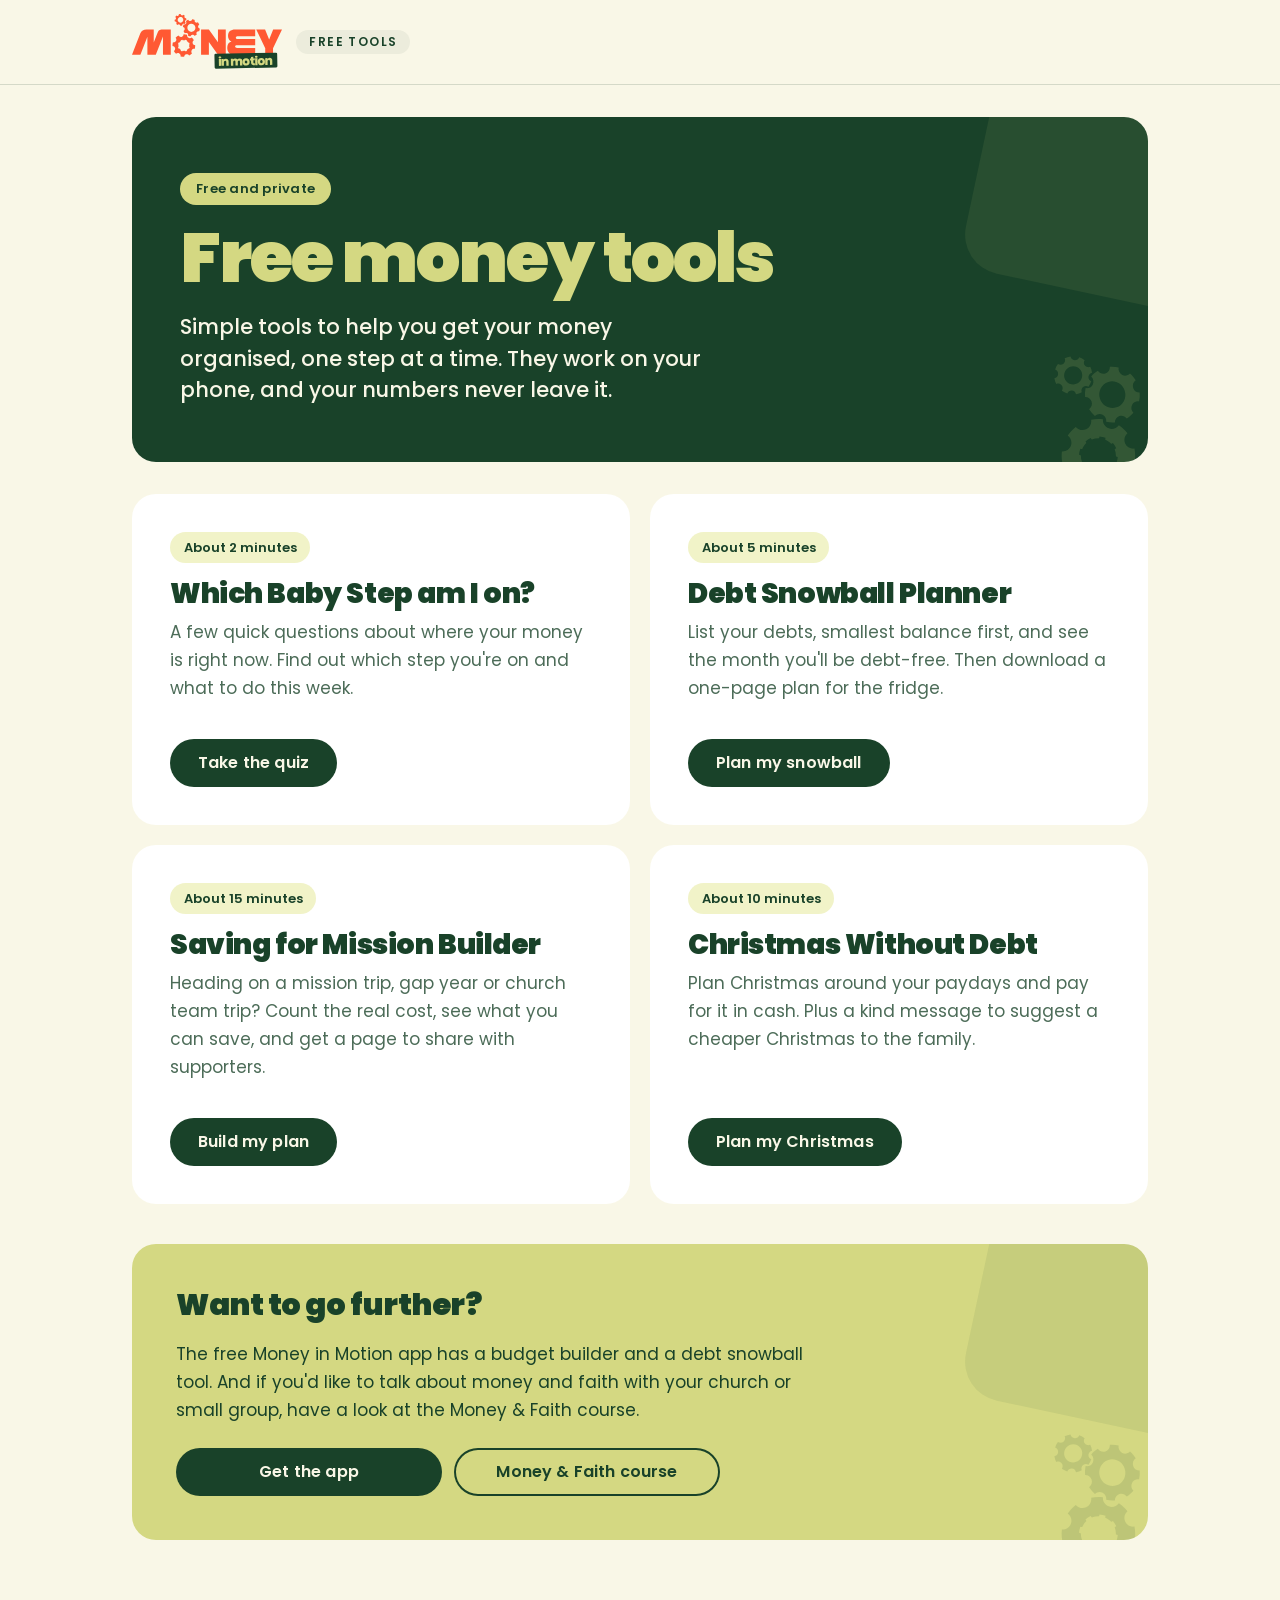
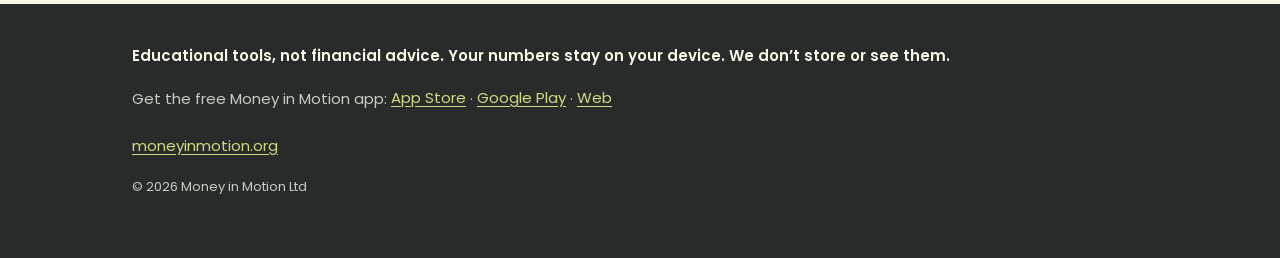
==== commit a266b3b8: "Home page: "Get the app" goes to moneyinmotion.org/app The "Want to go further?" button said "Open t" ====
--- a/index.html
+++ b/index.html
@@ -4,7 +4,7 @@
   <meta charset="utf-8">
   <meta name="viewport" content="width=device-width, initial-scale=1">
   <title>Money in Motion Free Tools</title>
-  <meta name="description" content="Free, private money tools from Money in Motion. Find your Baby Step, plan your debt snowball and save for a mission trip.">
+  <meta name="description" content="Free, private money tools from Money in Motion. Find your Baby Step, plan your debt snowball, save for a mission trip and plan a Christmas without debt.">
   <meta property="og:type" content="website">
   <meta property="og:title" content="Money in Motion Free Tools">
   <meta property="og:description" content="Free, private money tools from Money in Motion.">
@@ -79,7 +79,7 @@
         <h2 id="more-heading">Want to go further?</h2>
         <p>The free Money in Motion app has a budget builder and a debt snowball tool. And if you'd like to talk about money and faith with your church or small group, have a look at the Money &amp; Faith course.</p>
         <div class="button-row">
-          <a class="btn btn-primary" data-mim-link="appWeb" href="https://app.moneyinmotion.org/" target="_blank" rel="noopener noreferrer">Open the app</a>
+          <a class="btn btn-primary" data-mim-link="appPage" href="https://moneyinmotion.org/app" target="_blank" rel="noopener noreferrer">Get the app</a>
           <a class="btn btn-secondary" data-mim-link="moneyAndFaith" href="https://moneyinmotion.org/money-and-faith" target="_blank" rel="noopener noreferrer">Money &amp; Faith course</a>
         </div>
       </section>
--- a/assets/styles.css
+++ b/assets/styles.css
@@ -584,6 +584,8 @@
    ===================================================================== */
 
 .field { margin-bottom: 1rem; }
+/* Email form honeypot: off screen, so only bots fill it in. */
+.hp-field { position: absolute; left: -10000px; top: auto; width: 1px; height: 1px; overflow: hidden; }
 .field label { display: block; margin-bottom: 0.35rem; font-weight: 600; line-height: 1.35; }
 .optional { font-weight: 400; color: var(--text-muted); }
 input[type="email"], input[type="text"], input[type="date"], select, textarea {
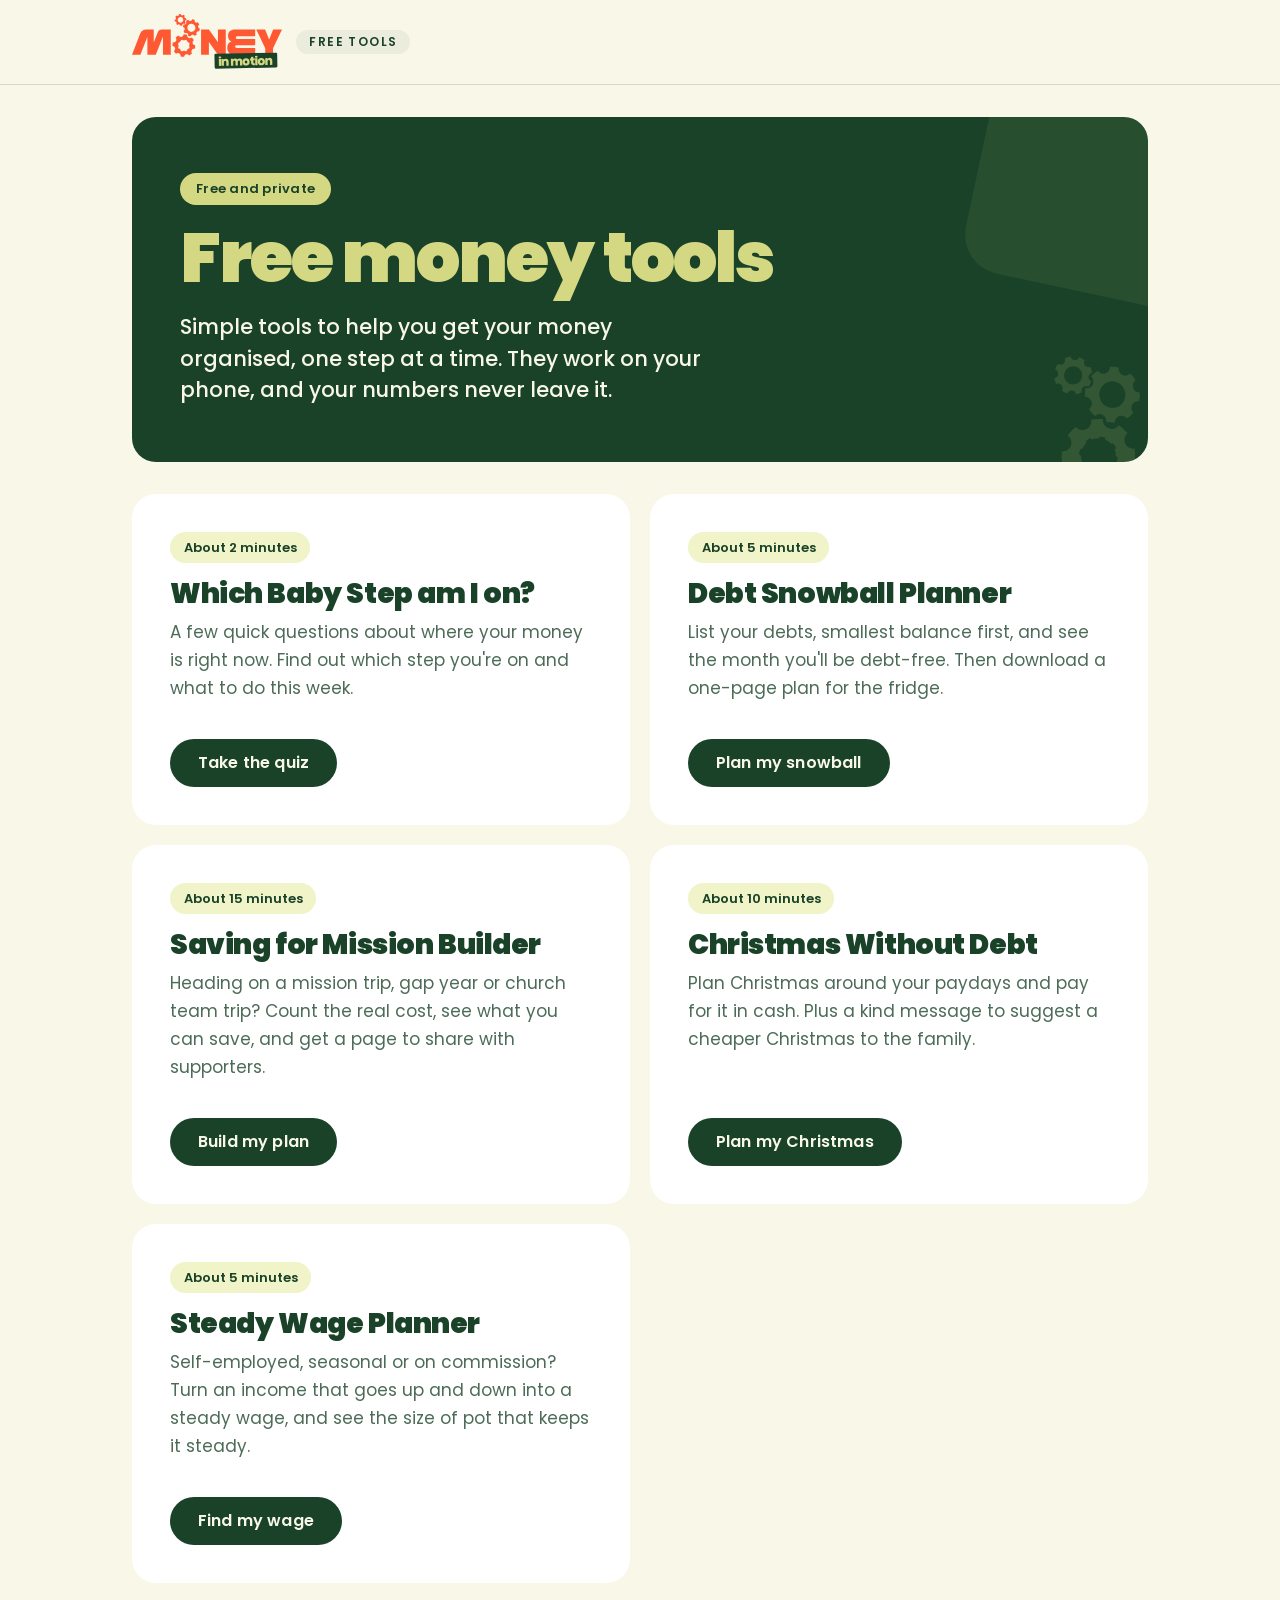
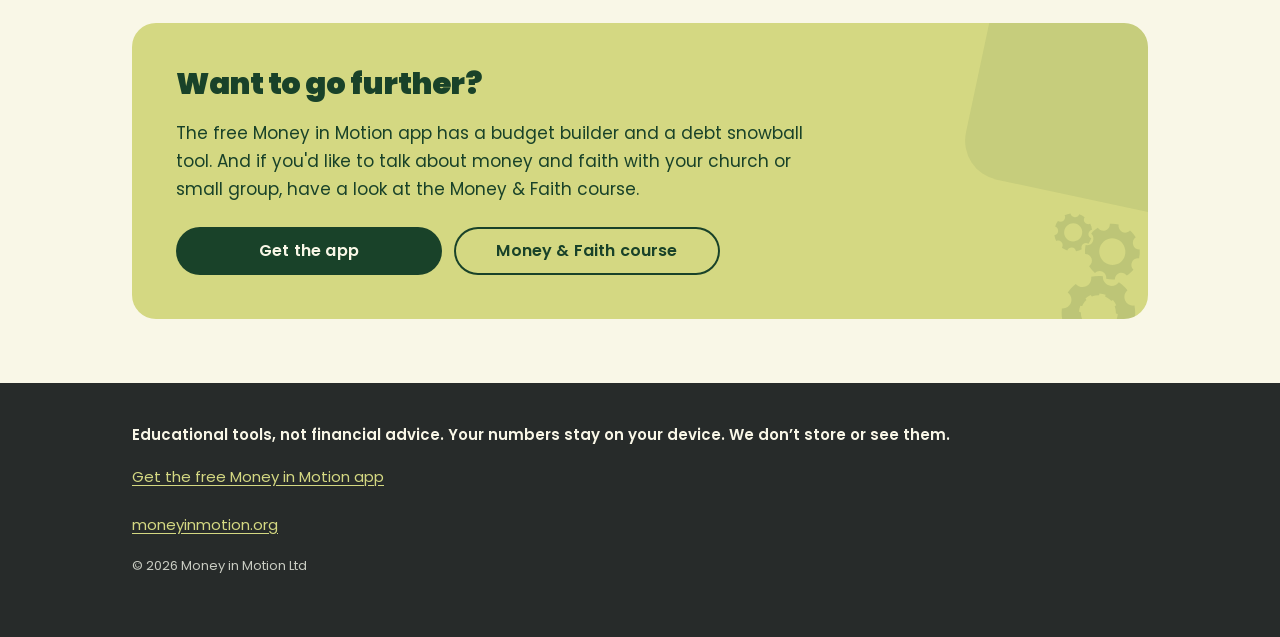
==== commit 413a6d80: "Add the Steady Wage Planner for income that goes up and down A fifth free tool, at steady-wage/. Som" ====
--- a/index.html
+++ b/index.html
@@ -4,7 +4,7 @@
   <meta charset="utf-8">
   <meta name="viewport" content="width=device-width, initial-scale=1">
   <title>Money in Motion Free Tools</title>
-  <meta name="description" content="Free, private money tools from Money in Motion. Find your Baby Step, plan your debt snowball, save for a mission trip and plan a Christmas without debt.">
+  <meta name="description" content="Free, private money tools from Money in Motion. Find your Baby Step, plan your debt snowball, save for a mission trip, plan a Christmas without debt and turn an up-and-down income into a steady wage.">
   <meta property="og:type" content="website">
   <meta property="og:title" content="Money in Motion Free Tools">
   <meta property="og:description" content="Free, private money tools from Money in Motion.">
@@ -73,6 +73,14 @@
             <a class="btn btn-primary" href="christmas/">Plan my Christmas</a>
           </article>
         </li>
+        <li>
+          <article class="card tool-card">
+            <span class="badge badge-live">About 5 minutes</span>
+            <h2>Steady Wage Planner</h2>
+            <p>Self-employed, seasonal or on commission? Turn an income that goes up and down into a steady wage, and see the size of pot that keeps it steady.</p>
+            <a class="btn btn-primary" href="steady-wage/">Find my wage</a>
+          </article>
+        </li>
       </ul>
 
       <section class="band band-alt more-band" aria-labelledby="more-heading">
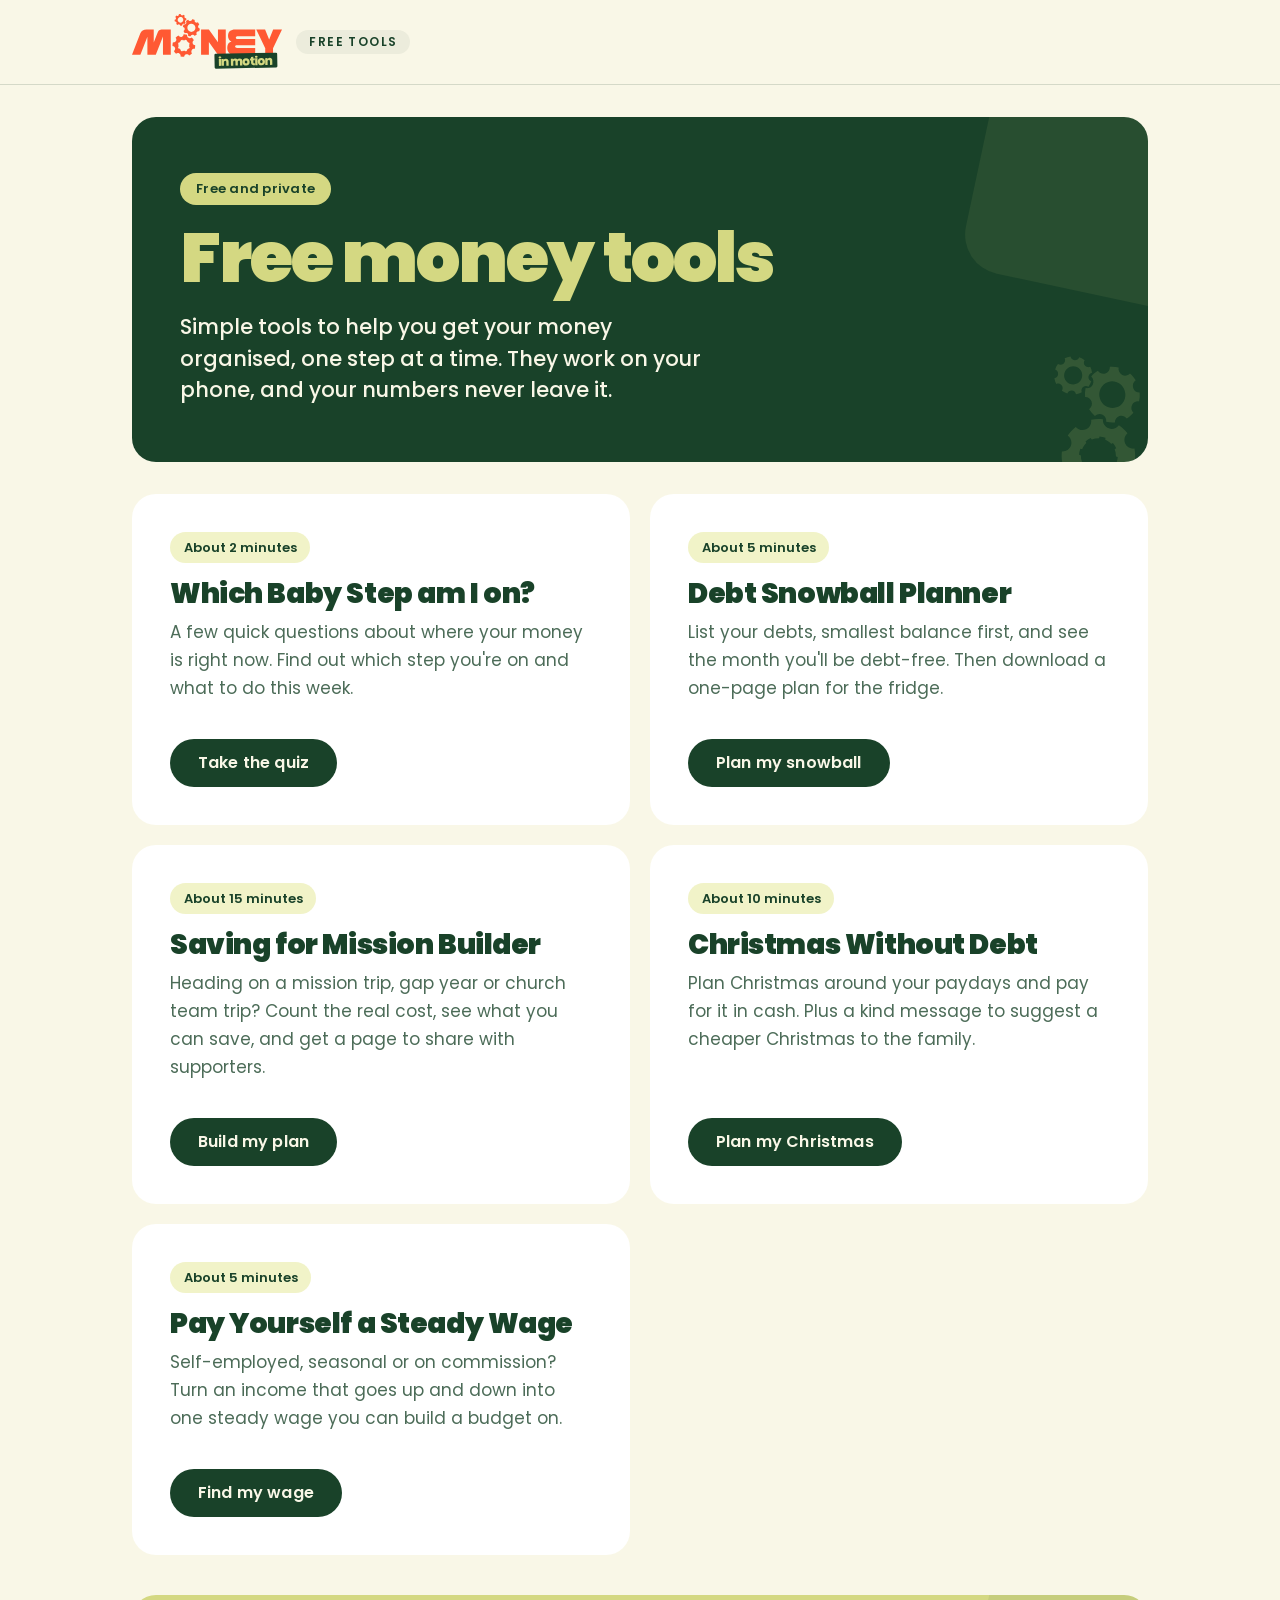
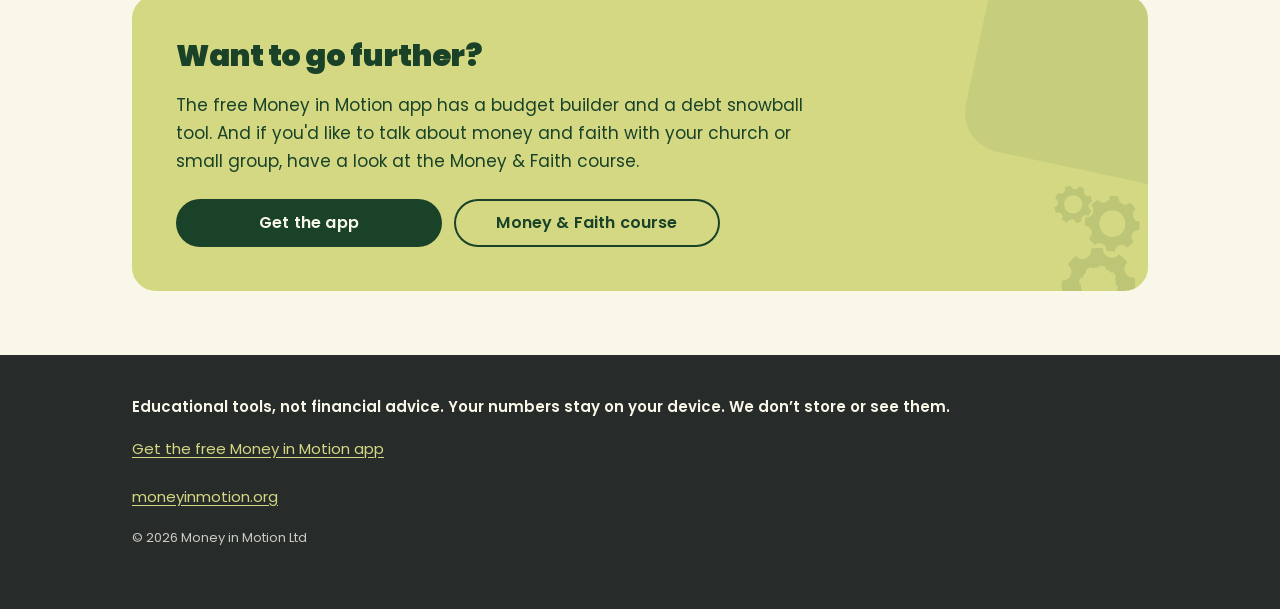
==== commit 8f63b443: "Pay Yourself a Steady Wage: rename, reorder the results, add tips After Jonathan's first look at the" ====
--- a/index.html
+++ b/index.html
@@ -76,8 +76,8 @@
         <li>
           <article class="card tool-card">
             <span class="badge badge-live">About 5 minutes</span>
-            <h2>Steady Wage Planner</h2>
-            <p>Self-employed, seasonal or on commission? Turn an income that goes up and down into a steady wage, and see the size of pot that keeps it steady.</p>
+            <h2>Pay Yourself a Steady Wage</h2>
+            <p>Self-employed, seasonal or on commission? Turn an income that goes up and down into one steady wage you can build a budget on.</p>
             <a class="btn btn-primary" href="steady-wage/">Find my wage</a>
           </article>
         </li>
